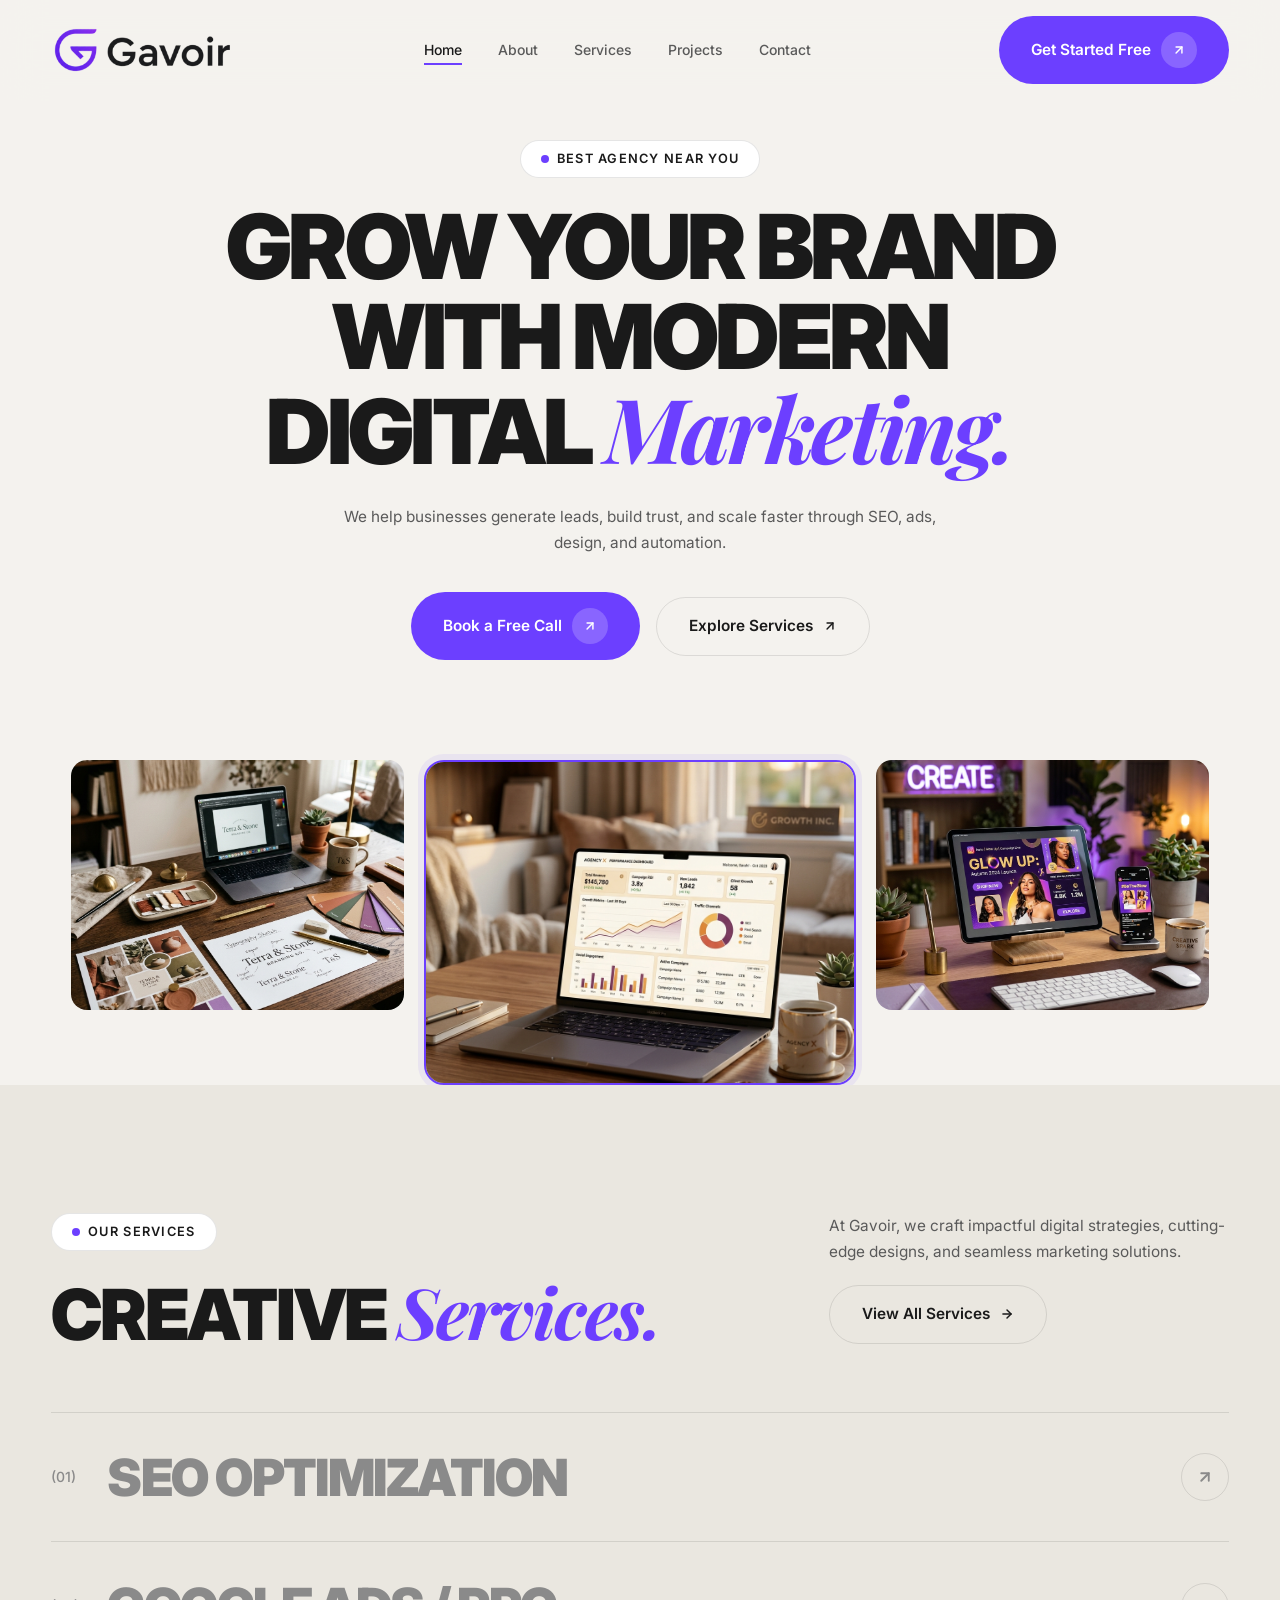
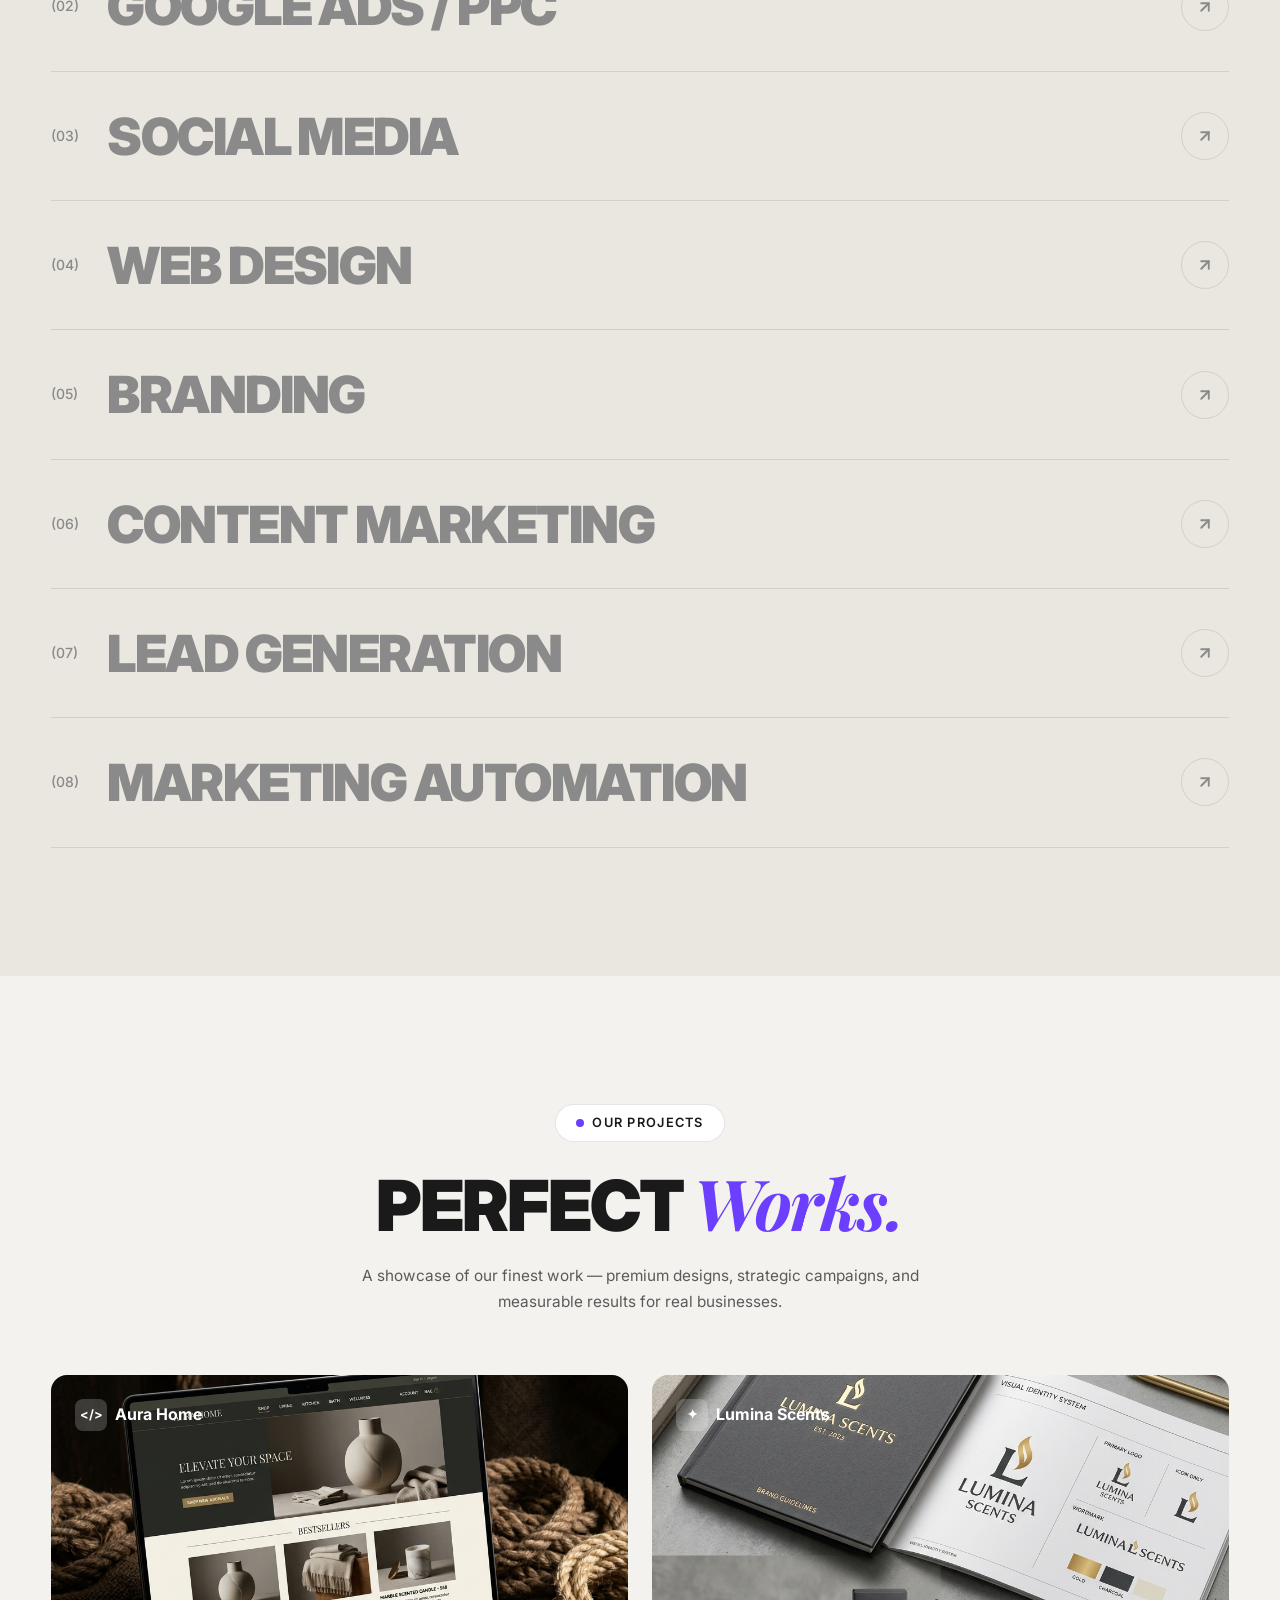
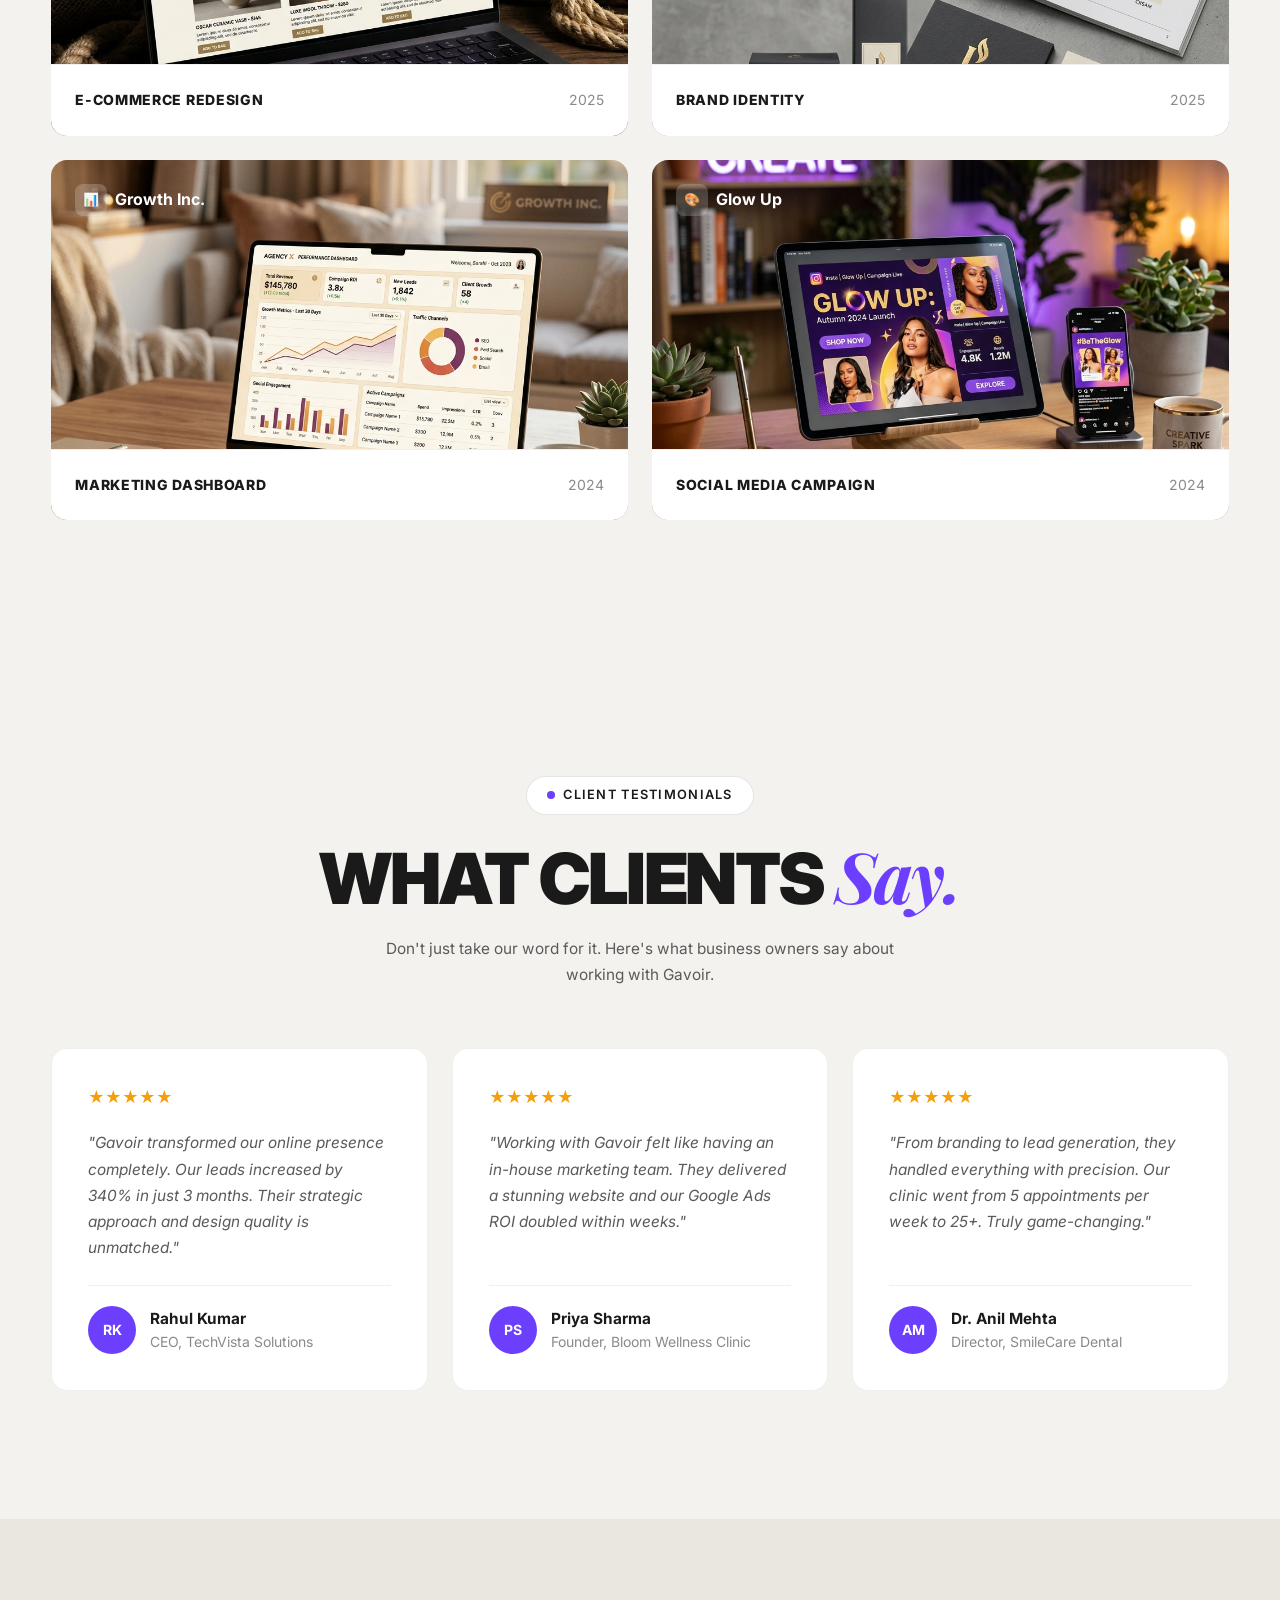
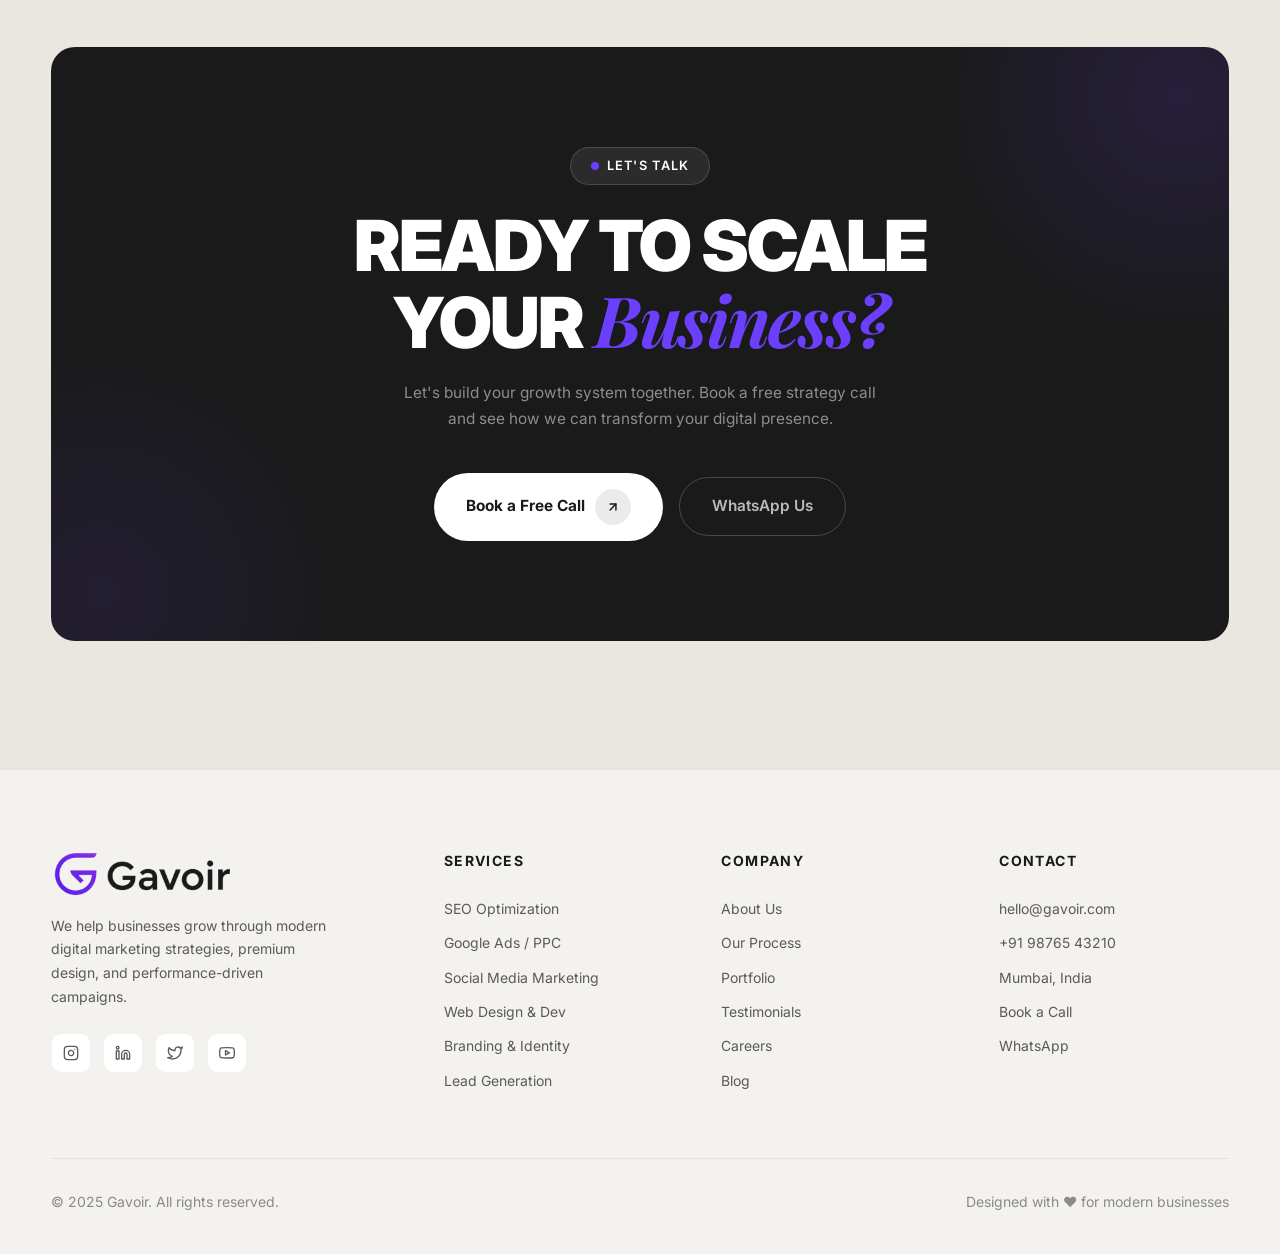
==== index.html @ 742d93c7 "first commit — Gavoir website with full SEO & AI search optimization" ====
<!DOCTYPE html>
<html lang="en">
<head>
  <meta charset="UTF-8">
  <meta name="viewport" content="width=device-width, initial-scale=1.0">
  <title>Gavoir — Premium Digital Marketing Agency | SEO, Ads & Web Design</title>
  <meta name="description" content="Gavoir is a premium digital marketing agency specializing in SEO, Google Ads, web design, branding, and lead generation. Book a free strategy call today.">
  <meta name="keywords" content="digital marketing agency, SEO services, Google Ads, web design, branding, lead generation, social media marketing, Mumbai, India">
  <meta name="author" content="Gavoir">
  <meta name="robots" content="index, follow">
  <link rel="canonical" href="https://gavoir.com/">
  <link rel="icon" type="image/png" href="images/gavior-favicon.png">
  <link rel="apple-touch-icon" href="images/gavior-favicon.png">

  <!-- Open Graph / Facebook / WhatsApp -->
  <meta property="og:type" content="website">
  <meta property="og:url" content="https://gavoir.com/">
  <meta property="og:title" content="Gavoir — Premium Digital Marketing Agency">
  <meta property="og:description" content="We help businesses grow through SEO, Google Ads, web design, and lead generation. Book a free strategy call.">
  <meta property="og:image" content="https://gavoir.com/images/gavior-logo.png">
  <meta property="og:site_name" content="Gavoir">
  <meta property="og:locale" content="en_US">

  <!-- Twitter / X -->
  <meta name="twitter:card" content="summary_large_image">
  <meta name="twitter:title" content="Gavoir — Premium Digital Marketing Agency">
  <meta name="twitter:description" content="We help businesses grow through SEO, Google Ads, web design, and lead generation. Book a free strategy call.">
  <meta name="twitter:image" content="https://gavoir.com/images/gavior-logo.png">

  <link rel="stylesheet" href="style.css?v=5">

  <!-- Structured Data: Organization -->
  <script type="application/ld+json">
  {
    "@context": "https://schema.org",
    "@type": "Organization",
    "name": "Gavoir",
    "url": "https://gavoir.com",
    "logo": "https://gavoir.com/images/gavior-logo.png",
    "description": "Gavoir is a premium digital marketing agency specializing in SEO, Google Ads, web design, branding, and lead generation.",
    "foundingDate": "2024",
    "contactPoint": {
      "@type": "ContactPoint",
      "telephone": "+91-98765-43210",
      "contactType": "sales",
      "email": "hello@gavoir.com",
      "areaServed": "IN",
      "availableLanguage": ["English", "Hindi"]
    },
    "address": {
      "@type": "PostalAddress",
      "addressLocality": "Mumbai",
      "addressCountry": "IN"
    },
    "sameAs": []
  }
  </script>

  <!-- Structured Data: WebSite (enables Google Sitelinks Search Box) -->
  <script type="application/ld+json">
  {
    "@context": "https://schema.org",
    "@type": "WebSite",
    "name": "Gavoir",
    "url": "https://gavoir.com",
    "potentialAction": {
      "@type": "SearchAction",
      "target": "https://gavoir.com/?s={search_term_string}",
      "query-input": "required name=search_term_string"
    }
  }
  </script>

  <!-- Structured Data: ProfessionalService (for local/business SEO) -->
  <script type="application/ld+json">
  {
    "@context": "https://schema.org",
    "@type": "ProfessionalService",
    "name": "Gavoir",
    "image": "https://gavoir.com/images/gavior-logo.png",
    "url": "https://gavoir.com",
    "telephone": "+91-98765-43210",
    "email": "hello@gavoir.com",
    "address": {
      "@type": "PostalAddress",
      "addressLocality": "Mumbai",
      "addressCountry": "IN"
    },
    "priceRange": "$$",
    "openingHoursSpecification": {
      "@type": "OpeningHoursSpecification",
      "dayOfWeek": ["Monday","Tuesday","Wednesday","Thursday","Friday"],
      "opens": "09:00",
      "closes": "18:00"
    },
    "hasOfferCatalog": {
      "@type": "OfferCatalog",
      "name": "Digital Marketing Services",
      "itemListElement": [
        {"@type": "Offer", "itemOffered": {"@type": "Service", "name": "SEO Optimization"}},
        {"@type": "Offer", "itemOffered": {"@type": "Service", "name": "Google Ads / PPC Management"}},
        {"@type": "Offer", "itemOffered": {"@type": "Service", "name": "Social Media Marketing"}},
        {"@type": "Offer", "itemOffered": {"@type": "Service", "name": "Web Design & Development"}},
        {"@type": "Offer", "itemOffered": {"@type": "Service", "name": "Branding & Identity Design"}},
        {"@type": "Offer", "itemOffered": {"@type": "Service", "name": "Lead Generation"}}
      ]
    }
  }
  </script>

  <!-- Structured Data: FAQ (appears in Google AI Overviews & ChatGPT) -->
  <script type="application/ld+json">
  {
    "@context": "https://schema.org",
    "@type": "FAQPage",
    "mainEntity": [
      {
        "@type": "Question",
        "name": "What services does Gavoir offer?",
        "acceptedAnswer": {
          "@type": "Answer",
          "text": "Gavoir offers SEO optimization, Google Ads/PPC management, social media marketing, web design & development, branding & identity design, and lead generation services."
        }
      },
      {
        "@type": "Question",
        "name": "Where is Gavoir located?",
        "acceptedAnswer": {
          "@type": "Answer",
          "text": "Gavoir is based in Mumbai, India, and serves clients globally."
        }
      },
      {
        "@type": "Question",
        "name": "How can I book a free strategy call with Gavoir?",
        "acceptedAnswer": {
          "@type": "Answer",
          "text": "You can book a free strategy call by visiting our Contact page at gavoir.com/contact.html or by calling +91 98765 43210."
        }
      }
    ]
  }
  </script>
</head>
<body>

  <!-- ===== HEADER ===== -->
  <header class="header" id="header">
    <div class="container">
      <a href="#" class="logo">
        <img src="images/gavior-logo.png" alt="Gavoir Logo" class="logo-img">
      </a>

      <nav class="nav-links" id="navLinks">
        <a href="index.html" class="active">Home</a>
        <a href="about.html">About</a>
        <a href="services.html">Services</a>
        <a href="projects.html">Projects</a>
        <a href="contact.html">Contact</a>
      </nav>

      <div class="header-cta">
        <a href="#cta" class="btn btn-primary" id="headerCta">
          Get Started Free
          <span class="btn-arrow">
            <svg width="14" height="14" viewBox="0 0 24 24" fill="none" stroke="currentColor" stroke-width="2.5" stroke-linecap="round" stroke-linejoin="round"><path d="M7 17L17 7"/><path d="M7 7h10v10"/></svg>
          </span>
        </a>
        <button class="mobile-toggle" id="mobileToggle" aria-label="Open menu">
          <span></span>
          <span></span>
          <span></span>
        </button>
      </div>
    </div>
  </header>

  <!-- ===== MOBILE MENU ===== -->
  <div class="mobile-menu" id="mobileMenu">
    <div class="mobile-menu-close" id="mobileClose">✕</div>
    <a href="index.html">Home</a>
    <a href="about.html">About</a>
    <a href="services.html">Services</a>
    <a href="projects.html">Projects</a>
    <a href="contact.html">Contact</a>
    <a href="contact.html" class="btn btn-primary">Get Started</a>
  </div>

  <!-- ===== HERO SECTION ===== -->
  <section class="hero" id="hero">
    <div class="container">
      <div class="hero-content reveal">
        <div class="section-badge">Best Agency Near You</div>
        <h1 class="hero-title">
          GROW YOUR BRAND WITH MODERN DIGITAL <span class="italic">Marketing.</span>
        </h1>
        <p class="hero-subtitle">
          We help businesses generate leads, build trust, and scale faster through SEO, ads, design, and automation.
        </p>
        <div class="hero-cta">
          <a href="contact.html" class="btn btn-primary" id="heroCta">
            Book a Free Call
            <span class="btn-arrow">
              <svg width="14" height="14" viewBox="0 0 24 24" fill="none" stroke="currentColor" stroke-width="2.5" stroke-linecap="round" stroke-linejoin="round"><path d="M7 17L17 7"/><path d="M7 7h10v10"/></svg>
            </span>
          </a>
          <a href="services.html" class="btn btn-outline" id="heroExplore">
            Explore Services
            <svg width="14" height="14" viewBox="0 0 24 24" fill="none" stroke="currentColor" stroke-width="2.5" stroke-linecap="round" stroke-linejoin="round"><path d="M7 17L17 7"/><path d="M7 7h10v10"/></svg>
          </a>
        </div>
      </div>

      <div class="hero-images reveal">
        <div class="hero-img-card">
          <img src="images/hero-left.png" alt="Creative branding and design workspace" loading="eager">
        </div>
        <div class="hero-img-card featured">
          <img src="images/hero-center.png" alt="Digital marketing analytics dashboard" loading="eager">
        </div>
        <div class="hero-img-card">
          <img src="images/hero-right.png" alt="Social media marketing campaigns" loading="eager">
        </div>
      </div>
    </div>
  </section>



  <!-- ===== SERVICES SECTION ===== -->
  <section class="services-section" id="services">
    <div class="container">
      <div class="services-header reveal">
        <div class="services-header-left">
          <div class="section-badge">Our Services</div>
          <h2 class="section-title">CREATIVE <span class="italic">Services.</span></h2>
        </div>
        <div class="services-header-right">
          <p>At Gavoir, we craft impactful digital strategies, cutting-edge designs, and seamless marketing solutions.</p>
          <a href="services.html" class="btn btn-outline" id="servicesCta">
            View All Services
            <svg width="14" height="14" viewBox="0 0 24 24" fill="none" stroke="currentColor" stroke-width="2.5" stroke-linecap="round" stroke-linejoin="round"><path d="M5 12h14"/><path d="M12 5l7 7-7 7"/></svg>
          </a>
        </div>
      </div>

      <div class="services-list">
        <div class="service-item reveal" id="service-seo">
          <div class="service-item-left">
            <span class="service-number">(01)</span>
            <span class="service-name">SEO OPTIMIZATION</span>
          </div>
          <div class="service-arrow">
            <svg width="18" height="18" viewBox="0 0 24 24" fill="none" stroke="currentColor" stroke-width="2.5" stroke-linecap="round" stroke-linejoin="round"><path d="M7 17L17 7"/><path d="M7 7h10v10"/></svg>
          </div>
        </div>
        <div class="service-item reveal" id="service-ppc">
          <div class="service-item-left">
            <span class="service-number">(02)</span>
            <span class="service-name">GOOGLE ADS / PPC</span>
          </div>
          <div class="service-arrow">
            <svg width="18" height="18" viewBox="0 0 24 24" fill="none" stroke="currentColor" stroke-width="2.5" stroke-linecap="round" stroke-linejoin="round"><path d="M7 17L17 7"/><path d="M7 7h10v10"/></svg>
          </div>
        </div>
        <div class="service-item reveal" id="service-social">
          <div class="service-item-left">
            <span class="service-number">(03)</span>
            <span class="service-name">SOCIAL MEDIA</span>
          </div>
          <div class="service-arrow">
            <svg width="18" height="18" viewBox="0 0 24 24" fill="none" stroke="currentColor" stroke-width="2.5" stroke-linecap="round" stroke-linejoin="round"><path d="M7 17L17 7"/><path d="M7 7h10v10"/></svg>
          </div>
        </div>
        <div class="service-item reveal" id="service-web">
          <div class="service-item-left">
            <span class="service-number">(04)</span>
            <span class="service-name">WEB DESIGN</span>
          </div>
          <div class="service-arrow">
            <svg width="18" height="18" viewBox="0 0 24 24" fill="none" stroke="currentColor" stroke-width="2.5" stroke-linecap="round" stroke-linejoin="round"><path d="M7 17L17 7"/><path d="M7 7h10v10"/></svg>
          </div>
        </div>
        <div class="service-item reveal" id="service-branding">
          <div class="service-item-left">
            <span class="service-number">(05)</span>
            <span class="service-name">BRANDING</span>
          </div>
          <div class="service-arrow">
            <svg width="18" height="18" viewBox="0 0 24 24" fill="none" stroke="currentColor" stroke-width="2.5" stroke-linecap="round" stroke-linejoin="round"><path d="M7 17L17 7"/><path d="M7 7h10v10"/></svg>
          </div>
        </div>
        <div class="service-item reveal" id="service-content">
          <div class="service-item-left">
            <span class="service-number">(06)</span>
            <span class="service-name">CONTENT MARKETING</span>
          </div>
          <div class="service-arrow">
            <svg width="18" height="18" viewBox="0 0 24 24" fill="none" stroke="currentColor" stroke-width="2.5" stroke-linecap="round" stroke-linejoin="round"><path d="M7 17L17 7"/><path d="M7 7h10v10"/></svg>
          </div>
        </div>
        <div class="service-item reveal" id="service-leads">
          <div class="service-item-left">
            <span class="service-number">(07)</span>
            <span class="service-name">LEAD GENERATION</span>
          </div>
          <div class="service-arrow">
            <svg width="18" height="18" viewBox="0 0 24 24" fill="none" stroke="currentColor" stroke-width="2.5" stroke-linecap="round" stroke-linejoin="round"><path d="M7 17L17 7"/><path d="M7 7h10v10"/></svg>
          </div>
        </div>
        <div class="service-item reveal" id="service-automation">
          <div class="service-item-left">
            <span class="service-number">(08)</span>
            <span class="service-name">MARKETING AUTOMATION</span>
          </div>
          <div class="service-arrow">
            <svg width="18" height="18" viewBox="0 0 24 24" fill="none" stroke="currentColor" stroke-width="2.5" stroke-linecap="round" stroke-linejoin="round"><path d="M7 17L17 7"/><path d="M7 7h10v10"/></svg>
          </div>
        </div>
      </div>
    </div>
  </section>

  <!-- ===== PROJECTS / PORTFOLIO ===== -->
  <section class="projects-section" id="projects">
    <div class="container">
      <div class="projects-header reveal">
        <div class="section-badge">Our Projects</div>
        <h2 class="section-title">PERFECT <span class="italic">Works.</span></h2>
        <p class="section-subtitle">A showcase of our finest work — premium designs, strategic campaigns, and measurable results for real businesses.</p>
      </div>

      <div class="projects-grid">
        <div class="project-card reveal" id="project-1">
          <img src="images/project-1.png" alt="E-commerce website design project">
          <div class="project-overlay"></div>
          <div class="project-logo">
            <div class="project-logo-icon">&lt;/&gt;</div>
            Aura Home
          </div>
          <div class="project-info">
            <span class="project-info-name">E-COMMERCE REDESIGN</span>
            <span class="project-info-year">2025</span>
          </div>
        </div>
        <div class="project-card reveal" id="project-2">
          <img src="images/project-2.png" alt="Brand identity design project">
          <div class="project-overlay"></div>
          <div class="project-logo">
            <div class="project-logo-icon">✦</div>
            Lumina Scents
          </div>
          <div class="project-info">
            <span class="project-info-name">BRAND IDENTITY</span>
            <span class="project-info-year">2025</span>
          </div>
        </div>
        <div class="project-card reveal" id="project-3">
          <img src="images/hero-center.png" alt="Digital marketing dashboard project">
          <div class="project-overlay"></div>
          <div class="project-logo">
            <div class="project-logo-icon">📊</div>
            Growth Inc.
          </div>
          <div class="project-info">
            <span class="project-info-name">MARKETING DASHBOARD</span>
            <span class="project-info-year">2024</span>
          </div>
        </div>
        <div class="project-card reveal" id="project-4">
          <img src="images/hero-right.png" alt="Social media campaign project">
          <div class="project-overlay"></div>
          <div class="project-logo">
            <div class="project-logo-icon">🎨</div>
            Glow Up
          </div>
          <div class="project-info">
            <span class="project-info-name">SOCIAL MEDIA CAMPAIGN</span>
            <span class="project-info-year">2024</span>
          </div>
        </div>
      </div>
    </div>
  </section>



  <!-- ===== TESTIMONIALS ===== -->
  <section class="testimonials-section" id="testimonials">
    <div class="container">
      <div class="testimonials-header reveal">
        <div class="section-badge">Client Testimonials</div>
        <h2 class="section-title">WHAT CLIENTS <span class="italic">Say.</span></h2>
        <p class="section-subtitle">Don't just take our word for it. Here's what business owners say about working with Gavoir.</p>
      </div>

      <div class="testimonials-grid">
        <div class="testimonial-card reveal" id="testimonial-1">
          <div class="testimonial-stars">★★★★★</div>
          <p class="testimonial-text">"Gavoir transformed our online presence completely. Our leads increased by 340% in just 3 months. Their strategic approach and design quality is unmatched."</p>
          <div class="testimonial-author">
            <div class="testimonial-avatar">RK</div>
            <div class="testimonial-author-info">
              <h4>Rahul Kumar</h4>
              <p>CEO, TechVista Solutions</p>
            </div>
          </div>
        </div>
        <div class="testimonial-card reveal" id="testimonial-2">
          <div class="testimonial-stars">★★★★★</div>
          <p class="testimonial-text">"Working with Gavoir felt like having an in-house marketing team. They delivered a stunning website and our Google Ads ROI doubled within weeks."</p>
          <div class="testimonial-author">
            <div class="testimonial-avatar">PS</div>
            <div class="testimonial-author-info">
              <h4>Priya Sharma</h4>
              <p>Founder, Bloom Wellness Clinic</p>
            </div>
          </div>
        </div>
        <div class="testimonial-card reveal" id="testimonial-3">
          <div class="testimonial-stars">★★★★★</div>
          <p class="testimonial-text">"From branding to lead generation, they handled everything with precision. Our clinic went from 5 appointments per week to 25+. Truly game-changing."</p>
          <div class="testimonial-author">
            <div class="testimonial-avatar">AM</div>
            <div class="testimonial-author-info">
              <h4>Dr. Anil Mehta</h4>
              <p>Director, SmileCare Dental</p>
            </div>
          </div>
        </div>
      </div>
    </div>
  </section>

  <!-- ===== CTA SECTION ===== -->
  <section class="cta-section" id="cta">
    <div class="container">
      <div class="cta-inner reveal">
        <div class="section-badge">Let's Talk</div>
        <h2 class="section-title">READY TO SCALE YOUR <span class="italic">Business?</span></h2>
        <p class="section-subtitle">Let's build your growth system together. Book a free strategy call and see how we can transform your digital presence.</p>
        <div class="cta-buttons">
          <a href="contact.html" class="btn btn-white" id="ctaBookCall">
            Book a Free Call
            <span class="btn-arrow">
              <svg width="14" height="14" viewBox="0 0 24 24" fill="none" stroke="currentColor" stroke-width="2.5" stroke-linecap="round" stroke-linejoin="round"><path d="M7 17L17 7"/><path d="M7 7h10v10"/></svg>
            </span>
          </a>
          <a href="#" class="btn btn-ghost" id="ctaWhatsApp">
            WhatsApp Us
          </a>
        </div>
      </div>
    </div>
  </section>

  <!-- ===== FOOTER ===== -->
  <footer class="footer" id="footer">
    <div class="container">
      <div class="footer-grid">
        <div class="footer-brand">
          <a href="#" class="logo">
            <img src="images/gavior-logo.png" alt="Gavoir Logo" class="logo-img">
          </a>
          <p>We help businesses grow through modern digital marketing strategies, premium design, and performance-driven campaigns.</p>
          <div class="footer-social">
            <a href="#" aria-label="Instagram">
              <svg width="16" height="16" viewBox="0 0 24 24" fill="none" stroke="currentColor" stroke-width="2" stroke-linecap="round" stroke-linejoin="round"><rect x="2" y="2" width="20" height="20" rx="5" ry="5"/><path d="M16 11.37A4 4 0 1 1 12.63 8 4 4 0 0 1 16 11.37z"/><line x1="17.5" y1="6.5" x2="17.51" y2="6.5"/></svg>
            </a>
            <a href="#" aria-label="LinkedIn">
              <svg width="16" height="16" viewBox="0 0 24 24" fill="none" stroke="currentColor" stroke-width="2" stroke-linecap="round" stroke-linejoin="round"><path d="M16 8a6 6 0 0 1 6 6v7h-4v-7a2 2 0 0 0-2-2 2 2 0 0 0-2 2v7h-4v-7a6 6 0 0 1 6-6z"/><rect x="2" y="9" width="4" height="12"/><circle cx="4" cy="4" r="2"/></svg>
            </a>
            <a href="#" aria-label="Twitter">
              <svg width="16" height="16" viewBox="0 0 24 24" fill="none" stroke="currentColor" stroke-width="2" stroke-linecap="round" stroke-linejoin="round"><path d="M23 3a10.9 10.9 0 0 1-3.14 1.53 4.48 4.48 0 0 0-7.86 3v1A10.66 10.66 0 0 1 3 4s-4 9 5 13a11.64 11.64 0 0 1-7 2c9 5 20 0 20-11.5a4.5 4.5 0 0 0-.08-.83A7.72 7.72 0 0 0 23 3z"/></svg>
            </a>
            <a href="#" aria-label="YouTube">
              <svg width="16" height="16" viewBox="0 0 24 24" fill="none" stroke="currentColor" stroke-width="2" stroke-linecap="round" stroke-linejoin="round"><path d="M22.54 6.42a2.78 2.78 0 0 0-1.94-2C18.88 4 12 4 12 4s-6.88 0-8.6.46a2.78 2.78 0 0 0-1.94 2A29 29 0 0 0 1 11.75a29 29 0 0 0 .46 5.33A2.78 2.78 0 0 0 3.4 19.1c1.72.46 8.6.46 8.6.46s6.88 0 8.6-.46a2.78 2.78 0 0 0 1.94-2 29 29 0 0 0 .46-5.25 29 29 0 0 0-.46-5.33z"/><polygon points="9.75 15.02 15.5 11.75 9.75 8.48 9.75 15.02"/></svg>
            </a>
          </div>
        </div>

        <div class="footer-column">
          <h4>Services</h4>
          <a href="services.html">SEO Optimization</a>
          <a href="services.html">Google Ads / PPC</a>
          <a href="services.html">Social Media Marketing</a>
          <a href="services.html">Web Design &amp; Dev</a>
          <a href="services.html">Branding &amp; Identity</a>
          <a href="services.html">Lead Generation</a>
        </div>

        <div class="footer-column">
          <h4>Company</h4>
          <a href="about.html">About Us</a>
          <a href="about.html#process">Our Process</a>
          <a href="projects.html">Portfolio</a>
          <a href="index.html#testimonials">Testimonials</a>
          <a href="#">Careers</a>
          <a href="#">Blog</a>
        </div>

        <div class="footer-column">
          <h4>Contact</h4>
          <a href="mailto:hello@gavoir.com">hello@gavoir.com</a>
          <a href="tel:+919876543210">+91 98765 43210</a>
          <a href="contact.html">Mumbai, India</a>
          <a href="contact.html">Book a Call</a>
          <a href="contact.html">WhatsApp</a>
        </div>
      </div>

      <div class="footer-bottom">
        <p>© 2025 Gavoir. All rights reserved.</p>
        <p>Designed with ❤️ for modern businesses</p>
      </div>
    </div>
  </footer>

  <script src="script.js"></script>
</body>
</html>
---- style.css ----
/* ===== DESIGN SYSTEM — Stuxen-Inspired Light Premium Theme ===== */
@import url('https://fonts.googleapis.com/css2?family=Inter:wght@300;400;500;600;700;800;900&family=Playfair+Display:ital,wght@0,700;0,800;0,900;1,700;1,800;1,900&display=swap');

:root {
  /* ── Colors ── */
  --bg-primary: #f4f2ee;
  --bg-secondary: #eae7e0;
  --bg-card: #ffffff;
  --bg-card-alt: #faf9f7;
  --bg-dark: #1a1a1a;

  --text-primary: #1a1a1a;
  --text-secondary: #5a5a5a;
  --text-tertiary: #8a8a8a;
  --text-light: #ffffff;

  --accent: #6c3fff;
  --accent-hover: #5a2ee0;
  --accent-light: rgba(108, 63, 255, 0.08);
  --accent-glow: rgba(108, 63, 255, 0.15);

  --border: rgba(0, 0, 0, 0.06);
  --border-strong: rgba(0, 0, 0, 0.1);

  /* ── Typography ── */
  --font-sans: 'Inter', -apple-system, BlinkMacSystemFont, sans-serif;
  --font-serif: 'Playfair Display', Georgia, serif;

  --fs-hero: clamp(3.2rem, 7vw, 6rem);
  --fs-h1: clamp(2.8rem, 5.5vw, 4.5rem);
  --fs-h2: clamp(2rem, 4vw, 3.5rem);
  --fs-h3: clamp(1.4rem, 2.5vw, 1.8rem);
  --fs-body: clamp(0.95rem, 1.2vw, 1.1rem);
  --fs-small: 0.875rem;
  --fs-label: 0.8rem;

  /* ── Spacing ── */
  --section-pad: clamp(80px, 10vw, 140px);
  --container-max: 1280px;
  --container-pad: clamp(20px, 4vw, 60px);
  --card-radius: 16px;
  --radius-sm: 8px;
  --radius-pill: 100px;

  /* ── Transitions ── */
  --ease: cubic-bezier(0.16, 1, 0.3, 1);
  --transition: 0.4s var(--ease);
}

/* ===== RESET ===== */
*, *::before, *::after { box-sizing: border-box; margin: 0; padding: 0; }

html {
  scroll-behavior: smooth;
  -webkit-font-smoothing: antialiased;
  -moz-osx-font-smoothing: grayscale;
}

body {
  font-family: var(--font-sans);
  background: var(--bg-primary);
  color: var(--text-primary);
  line-height: 1.6;
  overflow-x: hidden;
}

a { text-decoration: none; color: inherit; }
ul, ol { list-style: none; }
img { max-width: 100%; display: block; }
button { cursor: pointer; font-family: inherit; border: none; background: none; }

.container {
  max-width: var(--container-max);
  margin: 0 auto;
  padding: 0 var(--container-pad);
}

/* ===== SECTION BADGE (pill labels) ===== */
.section-badge {
  display: inline-flex;
  align-items: center;
  gap: 8px;
  padding: 8px 20px;
  border-radius: var(--radius-pill);
  border: 1px solid var(--border-strong);
  background: var(--bg-card);
  font-size: var(--fs-label);
  font-weight: 600;
  letter-spacing: 0.1em;
  text-transform: uppercase;
  color: var(--text-primary);
  margin-bottom: 24px;
}

.section-badge::before {
  content: '';
  width: 8px;
  height: 8px;
  border-radius: 50%;
  background: var(--accent);
  flex-shrink: 0;
}

/* ===== SECTION TITLES ===== */
.section-title {
  font-family: var(--font-sans);
  font-size: var(--fs-h1);
  font-weight: 900;
  line-height: 1.05;
  letter-spacing: -0.03em;
  text-transform: uppercase;
  color: var(--text-primary);
  margin-bottom: 20px;
}

.section-title .italic {
  font-family: var(--font-serif);
  font-style: italic;
  font-weight: 700;
  color: var(--accent);
  text-transform: none;
}

.section-subtitle {
  font-size: var(--fs-body);
  color: var(--text-secondary);
  max-width: 560px;
  line-height: 1.7;
}

/* ===== BUTTONS ===== */
.btn {
  display: inline-flex;
  align-items: center;
  gap: 10px;
  padding: 16px 32px;
  border-radius: var(--radius-pill);
  font-size: var(--fs-body);
  font-weight: 600;
  transition: var(--transition);
  white-space: nowrap;
}

.btn-primary {
  background: var(--accent);
  color: var(--text-light);
}

.btn-primary:hover {
  background: var(--accent-hover);
  transform: translateY(-2px);
  box-shadow: 0 8px 30px rgba(108, 63, 255, 0.3);
}

.btn-primary .btn-arrow {
  width: 36px;
  height: 36px;
  border-radius: 50%;
  background: rgba(255, 255, 255, 0.2);
  display: flex;
  align-items: center;
  justify-content: center;
  transition: var(--transition);
}

.btn-primary:hover .btn-arrow {
  background: rgba(255, 255, 255, 0.35);
}

.btn-outline {
  background: transparent;
  color: var(--text-primary);
  border: 1.5px solid var(--border-strong);
}

.btn-outline:hover {
  border-color: var(--accent);
  color: var(--accent);
  transform: translateY(-2px);
}

.btn-dark {
  background: var(--bg-dark);
  color: var(--text-light);
}

.btn-dark:hover {
  background: #2a2a2a;
  transform: translateY(-2px);
  box-shadow: 0 8px 30px rgba(0, 0, 0, 0.2);
}

.btn-dark .btn-arrow {
  width: 36px;
  height: 36px;
  border-radius: 50%;
  background: rgba(255, 255, 255, 0.15);
  display: flex;
  align-items: center;
  justify-content: center;
}

/* ===== HEADER / NAVIGATION ===== */
.header {
  position: fixed;
  top: 0;
  left: 0;
  width: 100%;
  z-index: 1000;
  padding: 16px 0;
  background: rgba(244, 242, 238, 0.85);
  backdrop-filter: blur(20px);
  -webkit-backdrop-filter: blur(20px);
  border-bottom: 1px solid transparent;
  transition: var(--transition);
}

.header.scrolled {
  border-bottom-color: var(--border);
  padding: 12px 0;
}

.header .container {
  display: flex;
  align-items: center;
  justify-content: space-between;
}

.logo {
  display: flex;
  align-items: center;
  gap: 10px;
  font-size: 1.5rem;
  font-weight: 800;
  letter-spacing: -0.03em;
}

.logo-img {
  height: 48px;
  width: auto;
  display: block;
  mix-blend-mode: multiply;
}

.nav-links {
  display: flex;
  align-items: center;
  gap: 36px;
}

.nav-links a {
  font-size: var(--fs-small);
  font-weight: 500;
  color: var(--text-secondary);
  transition: var(--transition);
  position: relative;
}

.nav-links a:hover,
.nav-links a.active {
  color: var(--text-primary);
}

.nav-links a::after {
  content: '';
  position: absolute;
  bottom: -4px;
  left: 0;
  width: 0;
  height: 2px;
  background: var(--accent);
  transition: var(--transition);
}

.nav-links a:hover::after,
.nav-links a.active::after {
  width: 100%;
}

.header-cta {
  display: flex;
  align-items: center;
  gap: 16px;
}

.mobile-toggle {
  display: none;
  flex-direction: column;
  gap: 5px;
  width: 28px;
}

.mobile-toggle span {
  display: block;
  width: 100%;
  height: 2px;
  background: var(--text-primary);
  border-radius: 2px;
  transition: var(--transition);
}

/* ===== HERO SECTION ===== */
.hero {
  padding-top: 140px;
  padding-bottom: 0;
  text-align: center;
  position: relative;
  overflow: hidden;
}

.hero-content {
  position: relative;
  z-index: 2;
  max-width: 900px;
  margin: 0 auto;
  padding-bottom: 40px;
}

.hero-title {
  font-family: var(--font-sans);
  font-size: var(--fs-hero);
  font-weight: 900;
  line-height: 1.0;
  letter-spacing: -0.04em;
  text-transform: uppercase;
  margin-bottom: 28px;
  color: var(--text-primary);
}

.hero-title .italic {
  font-family: var(--font-serif);
  font-style: italic;
  font-weight: 700;
  color: var(--accent);
  text-transform: none;
}

.hero-subtitle {
  font-size: var(--fs-body);
  color: var(--text-secondary);
  max-width: 600px;
  margin: 0 auto 36px;
  line-height: 1.7;
}

.hero-cta {
  display: flex;
  align-items: center;
  justify-content: center;
  gap: 16px;
  flex-wrap: wrap;
}

/* Hero Image Strip */
.hero-images {
  display: grid;
  grid-template-columns: 1fr 1.3fr 1fr;
  gap: 20px;
  margin-top: 60px;
  padding: 0 20px;
}

.page-hero {
  min-height: 50vh !important;
  padding-top: 180px !important;
  padding-bottom: 80px !important;
}

.page-title {
  font-size: clamp(3rem, 8vw, 5rem);
  font-weight: 800;
  line-height: 1.1;
  letter-spacing: -0.02em;
  color: var(--text-primary);
  margin-bottom: 32px;
}

.hero-img-card {
  border-radius: var(--card-radius);
  overflow: hidden;
  aspect-ratio: 4/3;
  position: relative;
}

.hero-img-card img {
  width: 100%;
  height: 100%;
  object-fit: cover;
  transition: transform 0.6s var(--ease);
}

.hero-img-card:hover img {
  transform: scale(1.05);
}

.hero-img-card.featured {
  border-radius: 20px;
  border: 2px solid var(--accent);
  box-shadow: 0 0 0 6px rgba(108, 63, 255, 0.08);
}

/* ===== ABOUT / WHY US SECTION ===== */
.about-section {
  padding: var(--section-pad) 0;
}

.about-grid {
  display: grid;
  grid-template-columns: 1fr 1fr;
  gap: 60px;
  align-items: start;
}

.about-image {
  border-radius: var(--card-radius);
  overflow: hidden;
  position: relative;
}

.about-image img {
  width: 100%;
  height: auto;
  border-radius: var(--card-radius);
}

.about-image-overlay {
  position: absolute;
  bottom: 24px;
  left: 24px;
  right: 24px;
  background: rgba(255, 255, 255, 0.9);
  backdrop-filter: blur(12px);
  border-radius: 12px;
  padding: 20px 24px;
}

.about-content .section-title {
  margin-top: 16px;
}

.about-stats {
  display: grid;
  grid-template-columns: 1fr 1fr;
  gap: 16px;
  margin-top: 40px;
}

.stat-card {
  background: var(--bg-card);
  border-radius: var(--card-radius);
  padding: 28px;
  border: 1px solid var(--border);
  transition: var(--transition);
}

.stat-card:hover {
  border-color: var(--accent-glow);
  box-shadow: 0 8px 30px rgba(108, 63, 255, 0.08);
  transform: translateY(-4px);
}

.stat-icon {
  width: 48px;
  height: 48px;
  border-radius: 12px;
  background: var(--accent-light);
  color: var(--accent);
  display: flex;
  align-items: center;
  justify-content: center;
  font-size: 1.2rem;
  margin-bottom: 16px;
}

.stat-number {
  font-size: 2.4rem;
  font-weight: 900;
  letter-spacing: -0.03em;
  color: var(--text-primary);
  line-height: 1;
}

.stat-label {
  font-size: var(--fs-small);
  color: var(--text-tertiary);
  margin-top: 4px;
}

.about-text-block {
  margin-top: 32px;
  padding-top: 32px;
  border-top: 1px solid var(--border);
}

.about-text-block h3 {
  font-size: var(--fs-h3);
  font-weight: 800;
  margin-bottom: 8px;
  color: var(--text-primary);
}

.about-text-block p {
  color: var(--text-secondary);
  font-size: var(--fs-body);
  line-height: 1.7;
}

/* ===== SERVICES SECTION ===== */
.services-section {
  padding: var(--section-pad) 0;
  background: var(--bg-secondary);
}

.services-header {
  display: flex;
  justify-content: space-between;
  align-items: flex-start;
  margin-bottom: 60px;
  flex-wrap: wrap;
  gap: 24px;
}

.services-header-left .section-title {
  margin-bottom: 0;
}

.services-header-right {
  max-width: 400px;
}

.services-header-right p {
  color: var(--text-secondary);
  font-size: var(--fs-body);
  margin-bottom: 20px;
  line-height: 1.7;
}

.services-list {
  display: flex;
  flex-direction: column;
  gap: 0;
}

.service-item {
  display: flex;
  align-items: center;
  justify-content: space-between;
  padding: 36px 0;
  border-bottom: 1px solid var(--border-strong);
  cursor: pointer;
  transition: var(--transition);
  position: relative;
}

.service-item:first-child {
  border-top: 1px solid var(--border-strong);
}

.service-item:hover {
  padding-left: 20px;
}

.service-item-left {
  display: flex;
  align-items: center;
  gap: 24px;
}

.service-number {
  font-size: var(--fs-small);
  color: var(--text-tertiary);
  font-weight: 500;
  min-width: 32px;
}

.service-name {
  font-size: clamp(1.8rem, 4vw, 3.5rem);
  font-weight: 900;
  letter-spacing: -0.03em;
  text-transform: uppercase;
  color: var(--text-tertiary);
  transition: var(--transition);
  line-height: 1.1;
}

.service-item:hover .service-name {
  color: var(--text-primary);
}

.service-arrow {
  width: 48px;
  height: 48px;
  border-radius: 50%;
  border: 1.5px solid var(--border-strong);
  display: flex;
  align-items: center;
  justify-content: center;
  font-size: 1.2rem;
  color: var(--text-tertiary);
  transition: var(--transition);
  flex-shrink: 0;
}

.service-item:hover .service-arrow {
  background: var(--accent);
  border-color: var(--accent);
  color: white;
  transform: rotate(-45deg);
}

/* ===== PROJECTS / PORTFOLIO ===== */
.projects-section {
  padding: var(--section-pad) 0;
}

.projects-header {
  text-align: center;
  margin-bottom: 60px;
}

.projects-header .section-subtitle {
  margin: 0 auto;
}

.projects-grid {
  display: grid;
  grid-template-columns: 1fr 1fr;
  gap: 24px;
}

.project-card {
  position: relative;
  border-radius: var(--card-radius);
  overflow: hidden;
  aspect-ratio: 16/10;
  cursor: pointer;
  group: project;
}

.project-card img {
  width: 100%;
  height: 100%;
  object-fit: cover;
  transition: transform 0.6s var(--ease);
}

.project-card:hover img {
  transform: scale(1.05);
}

.project-overlay {
  position: absolute;
  inset: 0;
  background: linear-gradient(to top, rgba(0,0,0,0.7) 0%, transparent 50%);
  opacity: 0;
  transition: var(--transition);
}

.project-card:hover .project-overlay {
  opacity: 1;
}

.project-logo {
  position: absolute;
  top: 24px;
  left: 24px;
  display: flex;
  align-items: center;
  gap: 8px;
  color: white;
  font-weight: 700;
  font-size: 1rem;
  z-index: 2;
}

.project-logo-icon {
  width: 32px;
  height: 32px;
  border-radius: 8px;
  background: rgba(255, 255, 255, 0.2);
  display: flex;
  align-items: center;
  justify-content: center;
  font-size: 0.8rem;
}

.project-info {
  position: absolute;
  bottom: 0;
  left: 0;
  right: 0;
  padding: 24px;
  display: flex;
  justify-content: space-between;
  align-items: center;
  background: var(--bg-card);
  border-top: 1px solid var(--border);
}

.project-info-name {
  font-weight: 800;
  text-transform: uppercase;
  font-size: var(--fs-small);
  letter-spacing: 0.05em;
}

.project-info-year {
  font-size: var(--fs-small);
  color: var(--text-tertiary);
}

/* ===== PROCESS SECTION ===== */
.process-section {
  padding: var(--section-pad) 0;
  background: var(--bg-dark);
  color: var(--text-light);
}

.process-section .section-badge {
  background: rgba(255, 255, 255, 0.08);
  border-color: rgba(255, 255, 255, 0.15);
  color: white;
}

.process-section .section-title {
  color: white;
}

.process-section .section-title .italic {
  color: var(--accent);
}

.process-section .section-subtitle {
  color: rgba(255, 255, 255, 0.5);
}

.process-header {
  text-align: center;
  margin-bottom: 60px;
}

.process-header .section-subtitle {
  margin: 0 auto;
}

.process-grid {
  display: grid;
  grid-template-columns: repeat(4, 1fr);
  gap: 24px;
}

.process-card {
  background: rgba(255, 255, 255, 0.05);
  border: 1px solid rgba(255, 255, 255, 0.08);
  border-radius: var(--card-radius);
  padding: 40px 28px;
  transition: var(--transition);
  position: relative;
  overflow: hidden;
}

.process-card:hover {
  background: rgba(255, 255, 255, 0.08);
  border-color: rgba(108, 63, 255, 0.3);
  transform: translateY(-6px);
}

.process-step {
  font-size: 4rem;
  font-weight: 900;
  color: rgba(255, 255, 255, 0.06);
  line-height: 1;
  margin-bottom: 24px;
}

.process-card h3 {
  font-size: var(--fs-h3);
  font-weight: 800;
  margin-bottom: 12px;
  color: white;
}

.process-card p {
  font-size: var(--fs-small);
  color: rgba(255, 255, 255, 0.5);
  line-height: 1.6;
}

/* ===== TESTIMONIALS ===== */
.testimonials-section {
  padding: var(--section-pad) 0;
}

.testimonials-header {
  text-align: center;
  margin-bottom: 60px;
}

.testimonials-header .section-subtitle {
  margin: 0 auto;
}

.testimonials-grid {
  display: grid;
  grid-template-columns: repeat(3, 1fr);
  gap: 24px;
}

.testimonial-card {
  background: var(--bg-card);
  border: 1px solid var(--border);
  border-radius: var(--card-radius);
  padding: 36px;
  transition: var(--transition);
  display: flex;
  flex-direction: column;
}

.testimonial-card:hover {
  border-color: var(--accent-glow);
  box-shadow: 0 12px 40px rgba(108, 63, 255, 0.06);
  transform: translateY(-4px);
}

.testimonial-stars {
  display: flex;
  gap: 4px;
  margin-bottom: 20px;
  color: #f59e0b;
  font-size: 1rem;
}

.testimonial-text {
  font-size: var(--fs-body);
  color: var(--text-secondary);
  line-height: 1.7;
  font-style: italic;
  flex: 1;
  margin-bottom: 24px;
}

.testimonial-author {
  display: flex;
  align-items: center;
  gap: 14px;
  padding-top: 20px;
  border-top: 1px solid var(--border);
}

.testimonial-avatar {
  width: 48px;
  height: 48px;
  border-radius: 50%;
  background: var(--accent);
  color: white;
  display: flex;
  align-items: center;
  justify-content: center;
  font-weight: 700;
  font-size: var(--fs-small);
}

.testimonial-author-info h4 {
  font-weight: 700;
  font-size: var(--fs-body);
  color: var(--text-primary);
}

.testimonial-author-info p {
  font-size: var(--fs-small);
  color: var(--text-tertiary);
}

/* ===== CTA SECTION ===== */
.cta-section {
  padding: var(--section-pad) 0;
  background: var(--bg-secondary);
}

.cta-inner {
  background: var(--bg-dark);
  border-radius: 24px;
  padding: clamp(48px, 8vw, 100px);
  text-align: center;
  position: relative;
  overflow: hidden;
}

.cta-inner::before {
  content: '';
  position: absolute;
  top: -200px;
  right: -200px;
  width: 500px;
  height: 500px;
  border-radius: 50%;
  background: radial-gradient(circle, rgba(108, 63, 255, 0.15) 0%, transparent 70%);
  pointer-events: none;
}

.cta-inner::after {
  content: '';
  position: absolute;
  bottom: -200px;
  left: -200px;
  width: 500px;
  height: 500px;
  border-radius: 50%;
  background: radial-gradient(circle, rgba(108, 63, 255, 0.1) 0%, transparent 70%);
  pointer-events: none;
}

.cta-inner .section-badge {
  background: rgba(255, 255, 255, 0.08);
  border-color: rgba(255, 255, 255, 0.15);
  color: white;
}

.cta-inner .section-title {
  color: white;
  max-width: 700px;
  margin: 0 auto 20px;
}

.cta-inner .section-subtitle {
  color: rgba(255, 255, 255, 0.5);
  margin: 0 auto 40px;
  max-width: 500px;
}

.cta-buttons {
  display: flex;
  align-items: center;
  justify-content: center;
  gap: 16px;
  flex-wrap: wrap;
  position: relative;
  z-index: 2;
}

.btn-white {
  background: white;
  color: var(--text-primary);
  font-weight: 700;
}

.btn-white:hover {
  background: #f0f0f0;
  transform: translateY(-2px);
  box-shadow: 0 8px 30px rgba(255, 255, 255, 0.2);
}

.btn-white .btn-arrow {
  width: 36px;
  height: 36px;
  border-radius: 50%;
  background: rgba(0, 0, 0, 0.08);
  display: flex;
  align-items: center;
  justify-content: center;
}

.btn-ghost {
  background: transparent;
  color: rgba(255, 255, 255, 0.7);
  border: 1.5px solid rgba(255, 255, 255, 0.2);
}

.btn-ghost:hover {
  border-color: rgba(255, 255, 255, 0.5);
  color: white;
  transform: translateY(-2px);
}

/* ===== FOOTER ===== */
.footer {
  padding: 80px 0 40px;
  background: var(--bg-primary);
  border-top: 1px solid var(--border);
}

.footer-grid {
  display: grid;
  grid-template-columns: 1.5fr 1fr 1fr 1fr;
  gap: 48px;
  margin-bottom: 60px;
}

.footer-brand .logo {
  margin-bottom: 16px;
}

.footer-brand p {
  color: var(--text-secondary);
  font-size: var(--fs-small);
  line-height: 1.7;
  max-width: 280px;
  margin-bottom: 24px;
}

.footer-social {
  display: flex;
  gap: 12px;
}

.footer-social a {
  width: 40px;
  height: 40px;
  border-radius: 10px;
  background: var(--bg-card);
  border: 1px solid var(--border);
  display: flex;
  align-items: center;
  justify-content: center;
  font-size: 0.9rem;
  color: var(--text-secondary);
  transition: var(--transition);
}

.footer-social a:hover {
  background: var(--accent);
  color: white;
  border-color: var(--accent);
  transform: translateY(-2px);
}

.footer-column h4 {
  font-size: var(--fs-small);
  font-weight: 700;
  text-transform: uppercase;
  letter-spacing: 0.1em;
  color: var(--text-primary);
  margin-bottom: 20px;
}

.footer-column a {
  display: block;
  font-size: var(--fs-small);
  color: var(--text-secondary);
  padding: 6px 0;
  transition: var(--transition);
}

.footer-column a:hover {
  color: var(--accent);
  transform: translateX(4px);
}

.footer-bottom {
  display: flex;
  justify-content: space-between;
  align-items: center;
  padding-top: 32px;
  border-top: 1px solid var(--border);
  font-size: var(--fs-small);
  color: var(--text-tertiary);
}

/* ===== SCROLL REVEAL ===== */
.reveal {
  opacity: 0;
  transform: translateY(40px);
  transition: opacity 0.8s var(--ease), transform 0.8s var(--ease);
}

.reveal.visible {
  opacity: 1;
  transform: translateY(0);
}

/* ===== MOBILE MENU ===== */
.mobile-menu {
  display: none;
  position: fixed;
  inset: 0;
  background: rgba(244, 242, 238, 0.98);
  backdrop-filter: blur(30px);
  z-index: 999;
  flex-direction: column;
  align-items: center;
  justify-content: center;
  gap: 32px;
  opacity: 0;
  pointer-events: none;
  transition: opacity 0.3s ease;
}

.mobile-menu.active {
  opacity: 1;
  pointer-events: all;
}

.mobile-menu a {
  font-size: 2rem;
  font-weight: 800;
  text-transform: uppercase;
  letter-spacing: -0.02em;
  color: var(--text-primary);
  transition: var(--transition);
}

.mobile-menu a:hover {
  color: var(--accent);
}

.mobile-menu-close {
  position: absolute;
  top: 24px;
  right: 24px;
  width: 48px;
  height: 48px;
  display: flex;
  align-items: center;
  justify-content: center;
  font-size: 1.5rem;
  color: var(--text-primary);
  cursor: pointer;
}

/* ===== WHY CHOOSE US ===== */
.why-section {
  padding: var(--section-pad) 0;
}

.why-header {
  display: flex;
  justify-content: space-between;
  align-items: flex-start;
  margin-bottom: 60px;
  flex-wrap: wrap;
  gap: 24px;
}

.why-grid {
  display: grid;
  grid-template-columns: repeat(3, 1fr);
  gap: 24px;
}

.why-card {
  background: var(--bg-card);
  border: 1px solid var(--border);
  border-radius: var(--card-radius);
  padding: 36px;
  transition: var(--transition);
}

.why-card:hover {
  border-color: rgba(108, 63, 255, 0.2);
  box-shadow: 0 12px 40px rgba(108, 63, 255, 0.06);
  transform: translateY(-6px);
}

.why-card-icon {
  width: 56px;
  height: 56px;
  border-radius: 14px;
  background: var(--accent-light);
  color: var(--accent);
  display: flex;
  align-items: center;
  justify-content: center;
  font-size: 1.4rem;
  margin-bottom: 20px;
}

.why-card h3 {
  font-size: var(--fs-h3);
  font-weight: 800;
  margin-bottom: 10px;
  color: var(--text-primary);
}

.why-card p {
  font-size: var(--fs-body);
  color: var(--text-secondary);
  line-height: 1.7;
}

/* ===== CONTACT PAGE ===== */
.contact-grid {
  display: grid;
  grid-template-columns: 1fr 1fr;
  gap: 64px;
  align-items: start;
}

.contact-form-card {
  background: var(--bg-light);
  padding: 48px;
  border-radius: 16px;
  border: 1px solid rgba(0,0,0,0.05);
}

/* ===== RESPONSIVE ===== */
@media (max-width: 1024px) {
  .about-grid { grid-template-columns: 1fr; }
  .process-grid { grid-template-columns: 1fr 1fr; }
  .footer-grid { grid-template-columns: 1fr 1fr; }
  .services-header { flex-direction: column; }
  .contact-grid { grid-template-columns: 1fr; gap: 48px; }
}

@media (max-width: 768px) {
  .nav-links { display: none; }
  .header-cta .btn { display: none; }
  .mobile-toggle { display: flex; }
  .mobile-menu { display: flex; }

  /* Hero & Headings */
  .hero-title { font-size: clamp(2.4rem, 8vw, 3.5rem) !important; }
  .hero { padding-top: 140px !important; min-height: auto !important; }
  .hero-images { grid-template-columns: 1fr; gap: 12px; }
  .hero-images .hero-img-card:nth-child(1),
  .hero-images .hero-img-card:nth-child(3) { display: none; }

  /* Grids */
  .projects-grid { grid-template-columns: 1fr; }
  .testimonials-grid { grid-template-columns: 1fr; }
  .why-grid { grid-template-columns: 1fr; }
  .process-grid { grid-template-columns: 1fr; }
  .about-stats { grid-template-columns: 1fr 1fr; }

  /* Adjust paddings */
  .section, section { padding: 60px 0 !important; }
  .hero { padding-bottom: 60px !important; }
  .contact-form-section { padding-bottom: 60px !important; }

  /* Contact Adjustments */
  .contact-form-card { padding: 32px; }

  /* Footer */
  .footer-grid { grid-template-columns: 1fr; gap: 32px; }
  .footer-bottom { flex-direction: column; gap: 16px; text-align: center; }
}

@media (max-width: 480px) {
  .hero-cta { flex-direction: column; width: 100%; }
  .hero-cta .btn { width: 100%; justify-content: center; }
  .about-stats { grid-template-columns: 1fr; }
  .cta-buttons { flex-direction: column; }
  .cta-buttons .btn { width: 100%; justify-content: center; }
  
  /* Contact Adjustments for small mobile */
  .contact-form-card { padding: 24px; }
  .section-title { font-size: 2.2rem; }
}

/* ===== REDUCED MOTION ===== */
@media (prefers-reduced-motion: reduce) {
  *, *::before, *::after {
    animation-duration: 0.01ms !important;
    transition-duration: 0.01ms !important;
  }
  .reveal { opacity: 1; transform: none; }
}
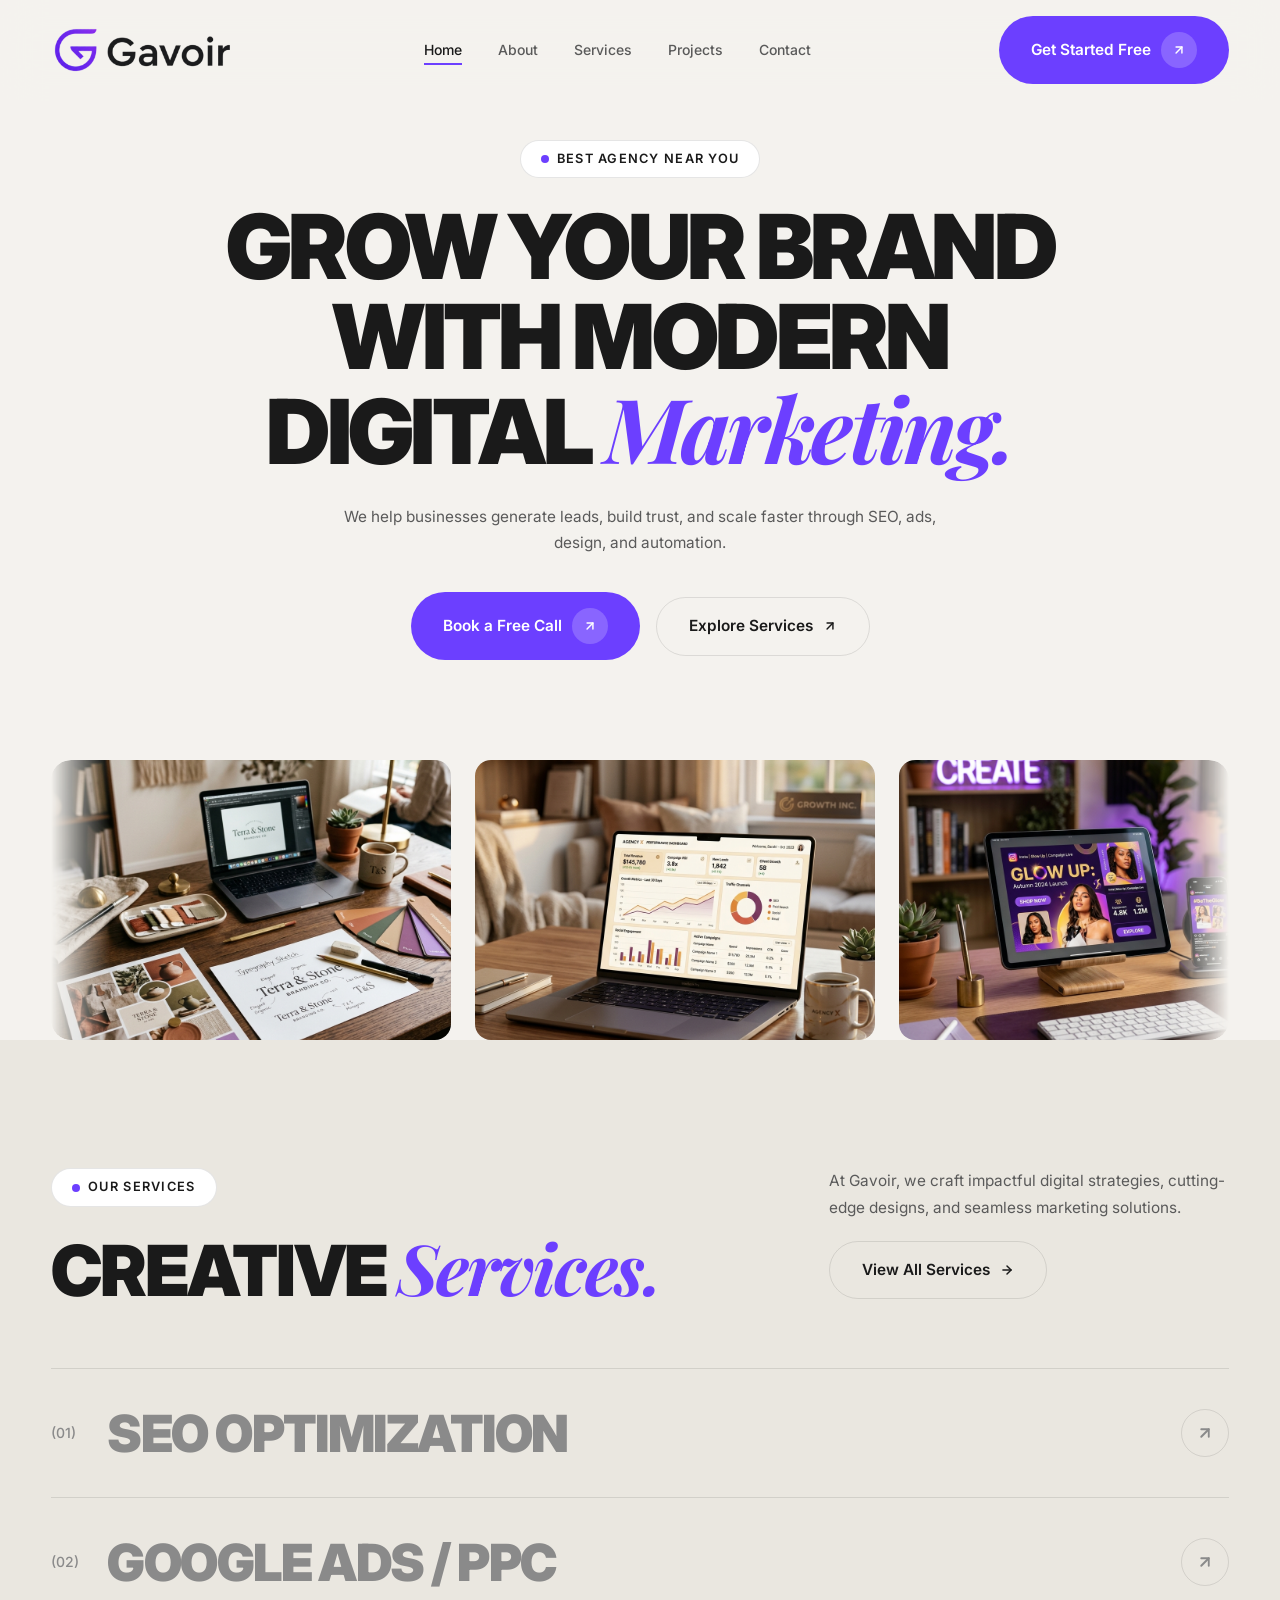
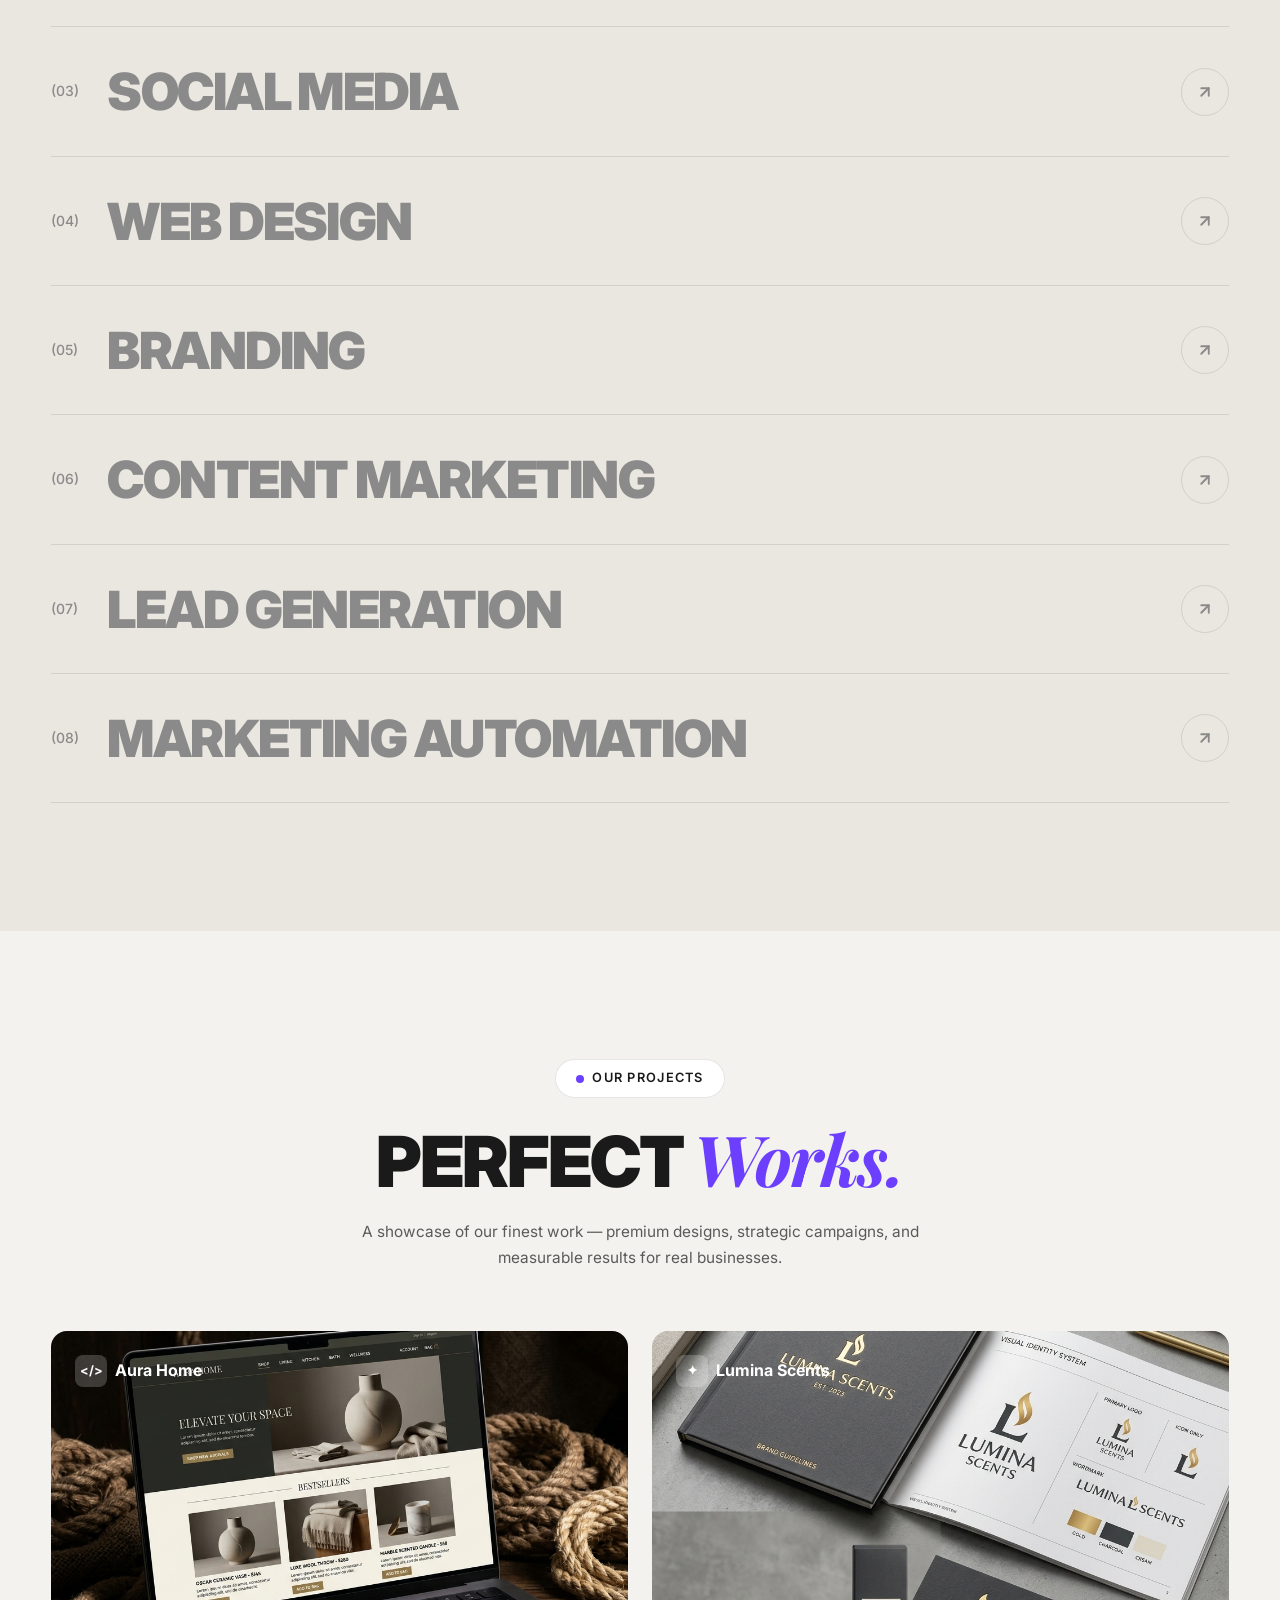
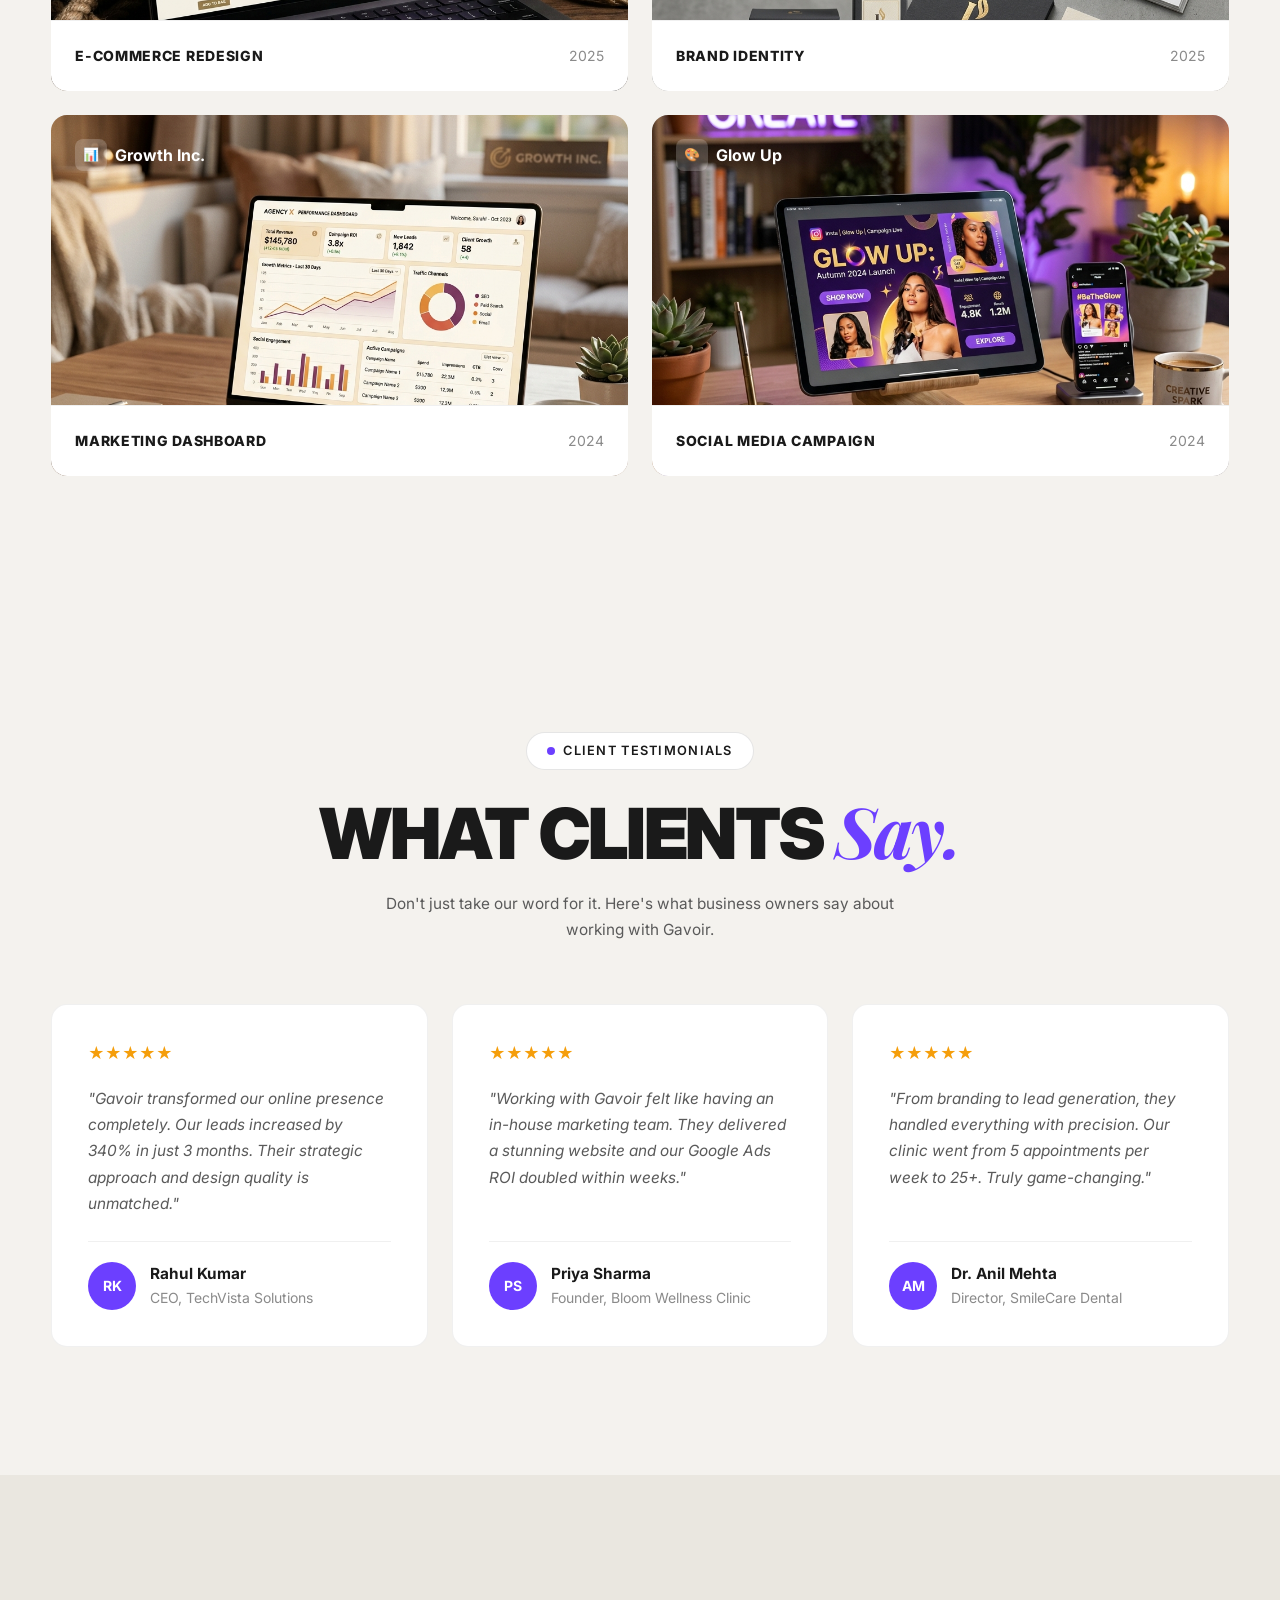
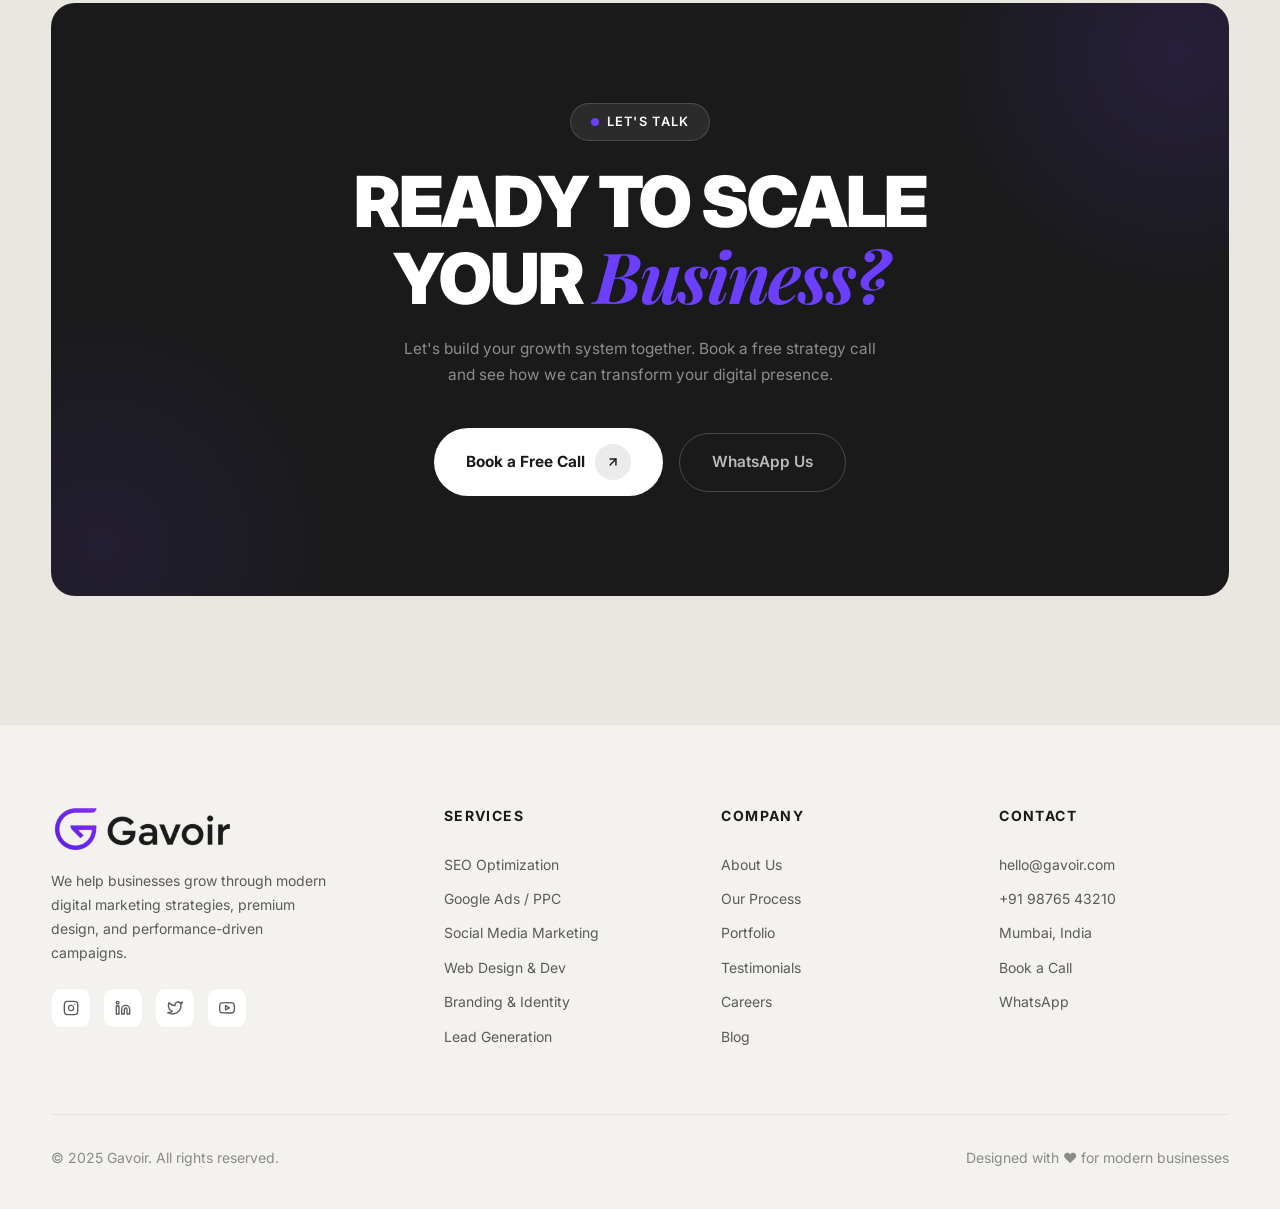
==== commit f3343bb3: "fix: all audit issues — broken footer links, logo hrefs, carousel, branding, gitignore" ====
--- a/index.html
+++ b/index.html
@@ -211,15 +211,39 @@
         </div>
       </div>
 
-      <div class="hero-images reveal">
-        <div class="hero-img-card">
-          <img src="images/hero-left.png" alt="Creative branding and design workspace" loading="eager">
-        </div>
-        <div class="hero-img-card featured">
-          <img src="images/hero-center.png" alt="Digital marketing analytics dashboard" loading="eager">
-        </div>
-        <div class="hero-img-card">
-          <img src="images/hero-right.png" alt="Social media marketing campaigns" loading="eager">
+      <div class="hero-carousel reveal">
+        <div class="hero-carousel-track">
+          <div class="hero-carousel-slide">
+            <img src="images/hero-left.png" alt="Creative branding and design workspace" loading="eager">
+          </div>
+          <div class="hero-carousel-slide">
+            <img src="images/hero-center.png" alt="Digital marketing analytics dashboard" loading="eager">
+          </div>
+          <div class="hero-carousel-slide">
+            <img src="images/hero-right.png" alt="Social media marketing campaigns" loading="eager">
+          </div>
+          <div class="hero-carousel-slide">
+            <img src="images/project-1.png" alt="E-commerce website design" loading="eager">
+          </div>
+          <div class="hero-carousel-slide">
+            <img src="images/project-2.png" alt="Brand identity design" loading="eager">
+          </div>
+          <!-- Duplicate set for seamless loop -->
+          <div class="hero-carousel-slide">
+            <img src="images/hero-left.png" alt="Creative branding and design workspace" loading="lazy">
+          </div>
+          <div class="hero-carousel-slide">
+            <img src="images/hero-center.png" alt="Digital marketing analytics dashboard" loading="lazy">
+          </div>
+          <div class="hero-carousel-slide">
+            <img src="images/hero-right.png" alt="Social media marketing campaigns" loading="lazy">
+          </div>
+          <div class="hero-carousel-slide">
+            <img src="images/project-1.png" alt="E-commerce website design" loading="lazy">
+          </div>
+          <div class="hero-carousel-slide">
+            <img src="images/project-2.png" alt="Brand identity design" loading="lazy">
+          </div>
         </div>
       </div>
     </div>
--- a/style.css
+++ b/style.css
@@ -351,7 +351,7 @@
   flex-wrap: wrap;
 }
 
-/* Hero Image Strip */
+/* Hero Image Strip (old — kept for subpages if needed) */
 .hero-images {
   display: grid;
   grid-template-columns: 1fr 1.3fr 1fr;
@@ -397,6 +397,68 @@
   border-radius: 20px;
   border: 2px solid var(--accent);
   box-shadow: 0 0 0 6px rgba(108, 63, 255, 0.08);
+}
+
+/* ===== HERO CAROUSEL ===== */
+.hero-carousel {
+  margin-top: 60px;
+  overflow: hidden;
+  border-radius: 20px;
+  mask-image: linear-gradient(to right, transparent, black 5%, black 95%, transparent);
+  -webkit-mask-image: linear-gradient(to right, transparent, black 5%, black 95%, transparent);
+}
+
+.hero-carousel-track {
+  display: flex;
+  gap: 24px;
+  animation: carouselScroll 30s linear infinite;
+  width: max-content;
+}
+
+.hero-carousel-track:hover {
+  animation-play-state: paused;
+}
+
+.hero-carousel-slide {
+  flex-shrink: 0;
+  width: 400px;
+  height: 280px;
+  border-radius: 16px;
+  overflow: hidden;
+  position: relative;
+}
+
+.hero-carousel-slide img {
+  width: 100%;
+  height: 100%;
+  object-fit: cover;
+  transition: transform 0.5s var(--ease);
+}
+
+.hero-carousel-slide:hover img {
+  transform: scale(1.06);
+}
+
+@keyframes carouselScroll {
+  0% { transform: translateX(0); }
+  100% { transform: translateX(calc(-50% - 12px)); }
+}
+
+@media (max-width: 768px) {
+  .hero-carousel-slide {
+    width: 280px;
+    height: 200px;
+  }
+  .hero-carousel {
+    margin-top: 40px;
+  }
+}
+
+@media (max-width: 480px) {
+  .hero-carousel-slide {
+    width: 240px;
+    height: 170px;
+  }
 }
 
 /* ===== ABOUT / WHY US SECTION ===== */
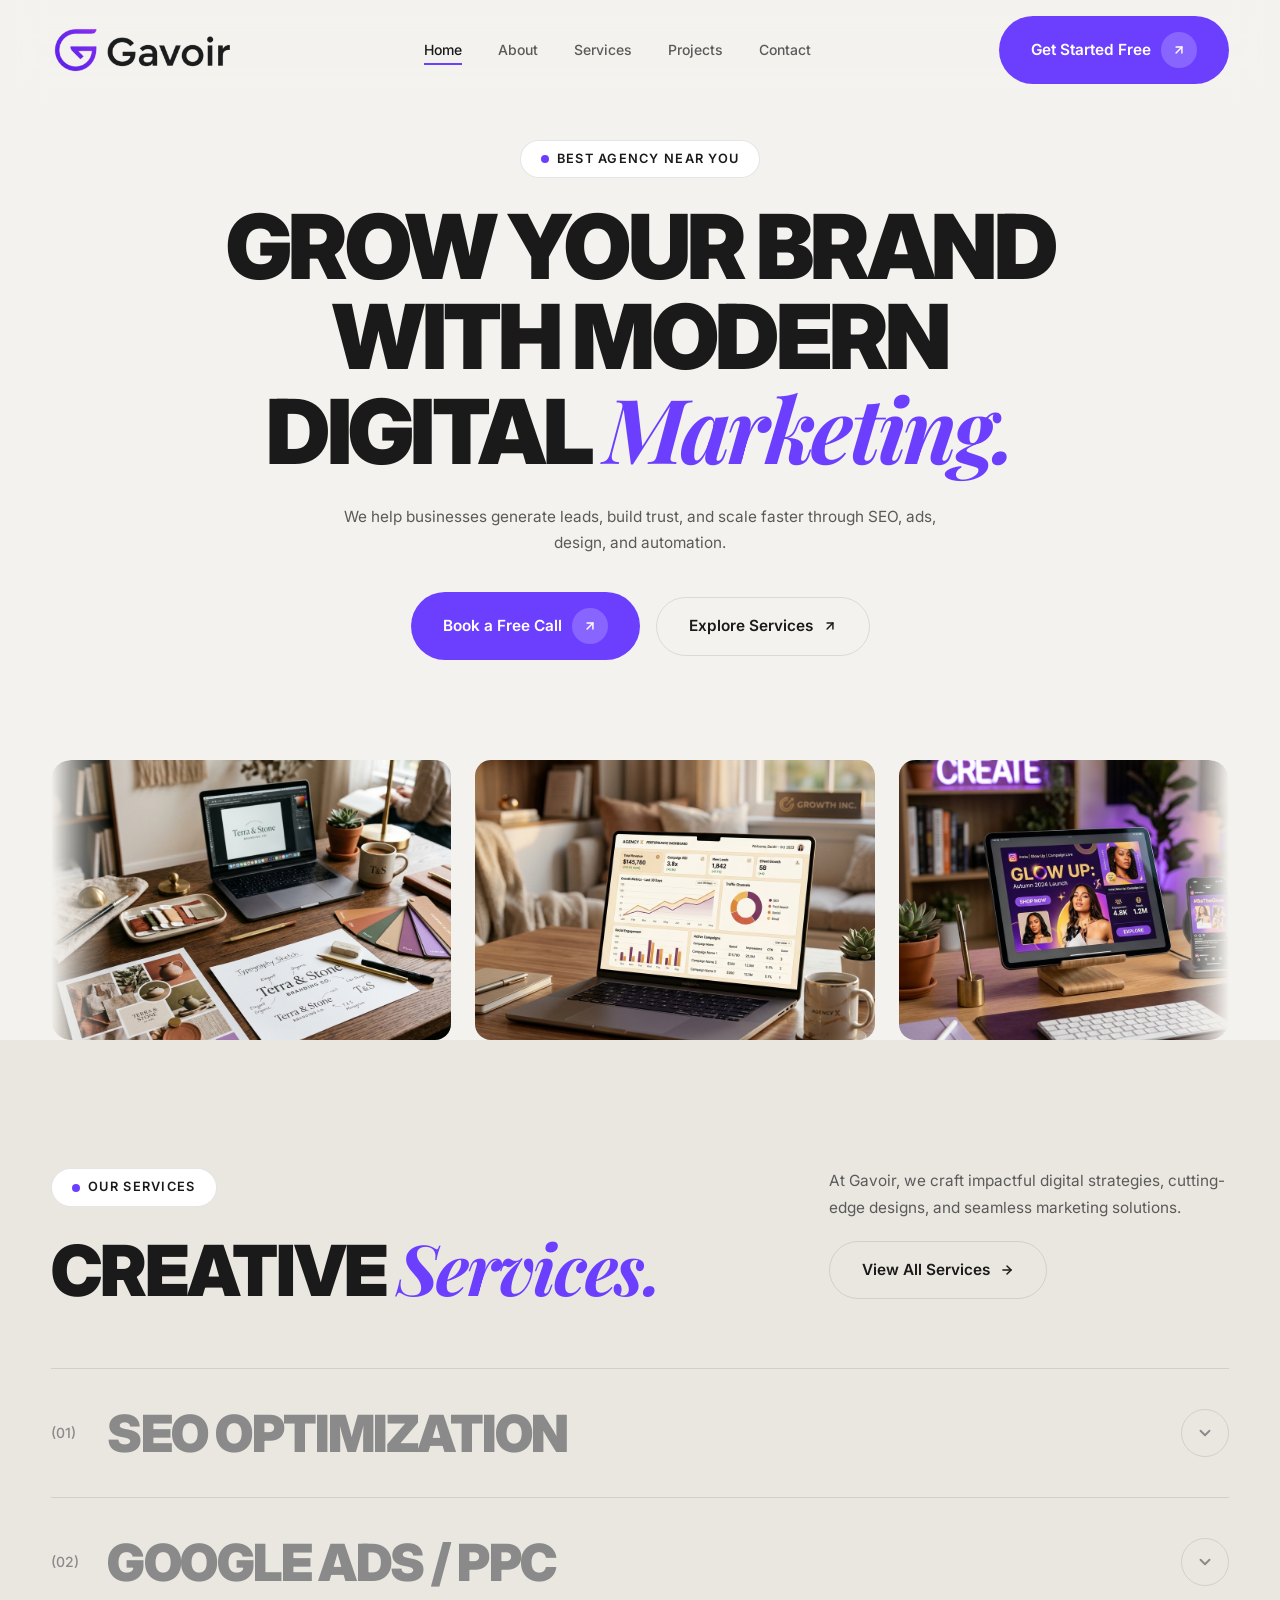
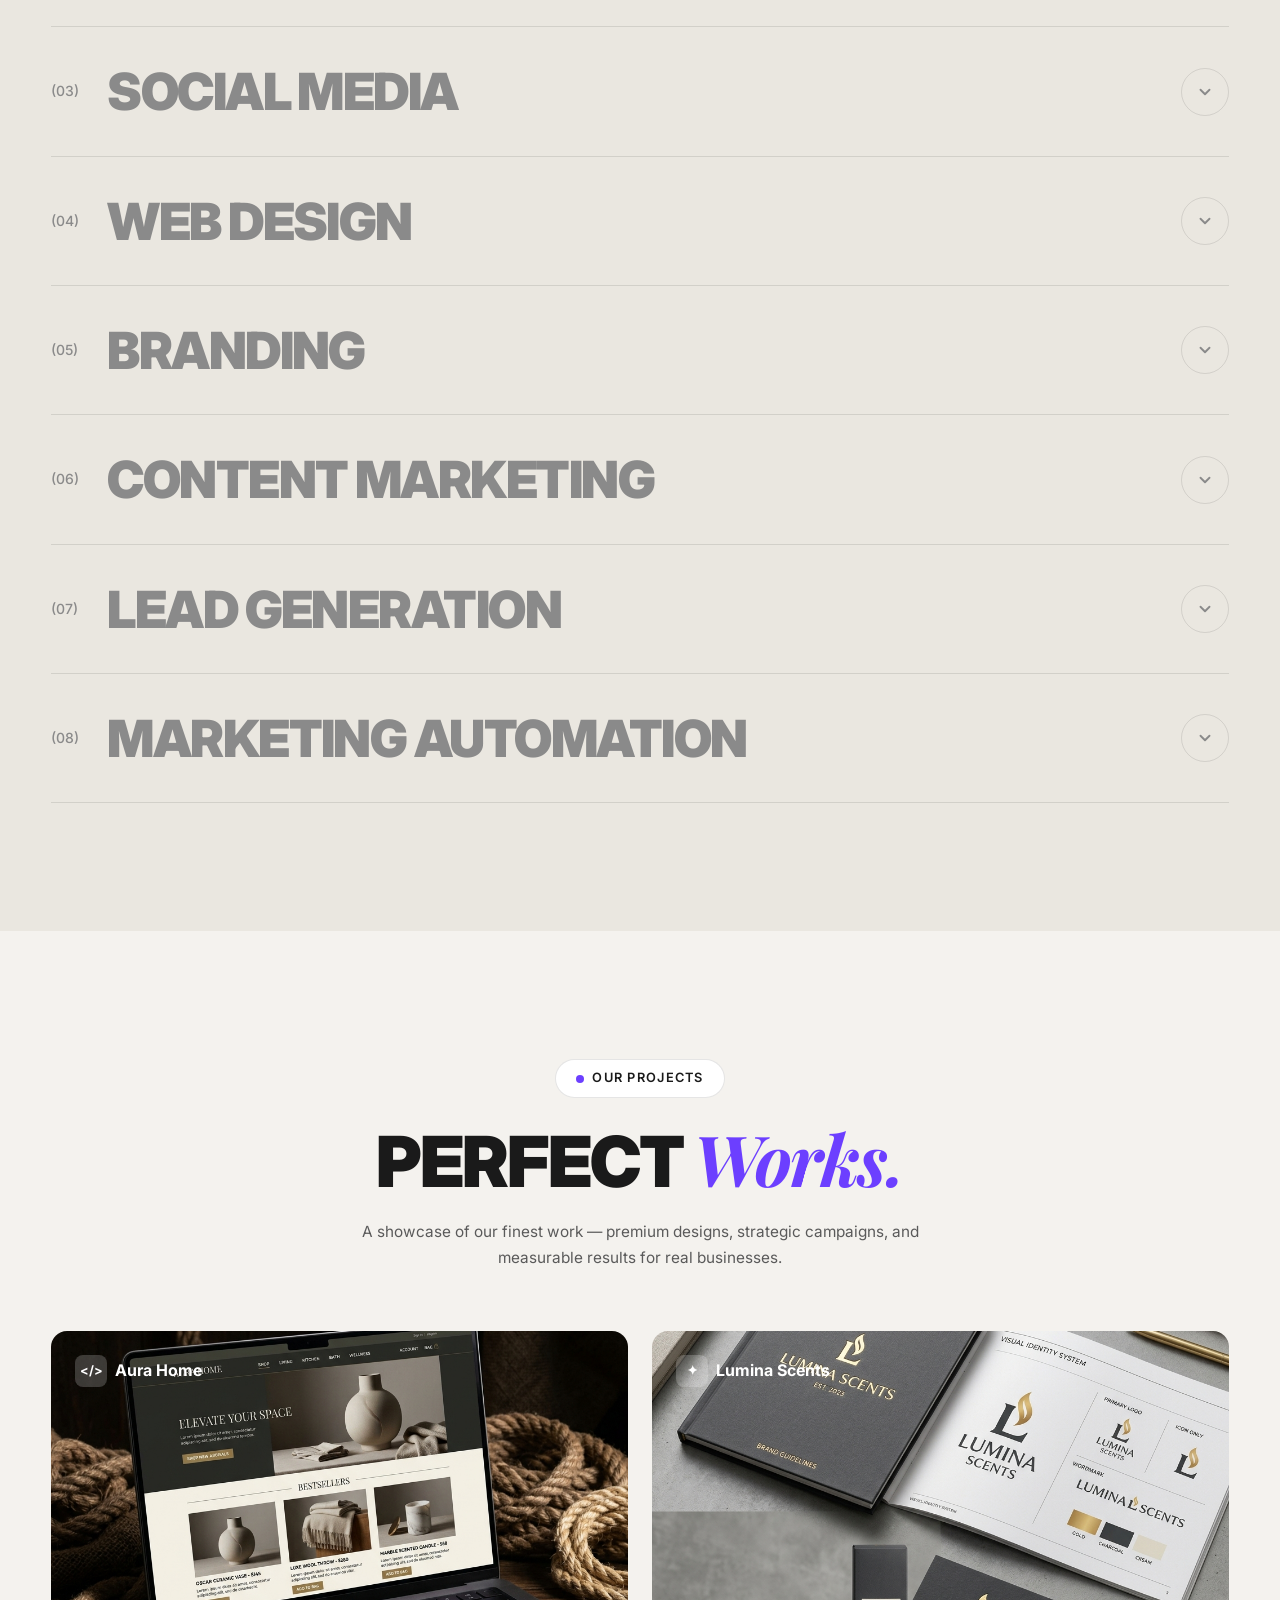
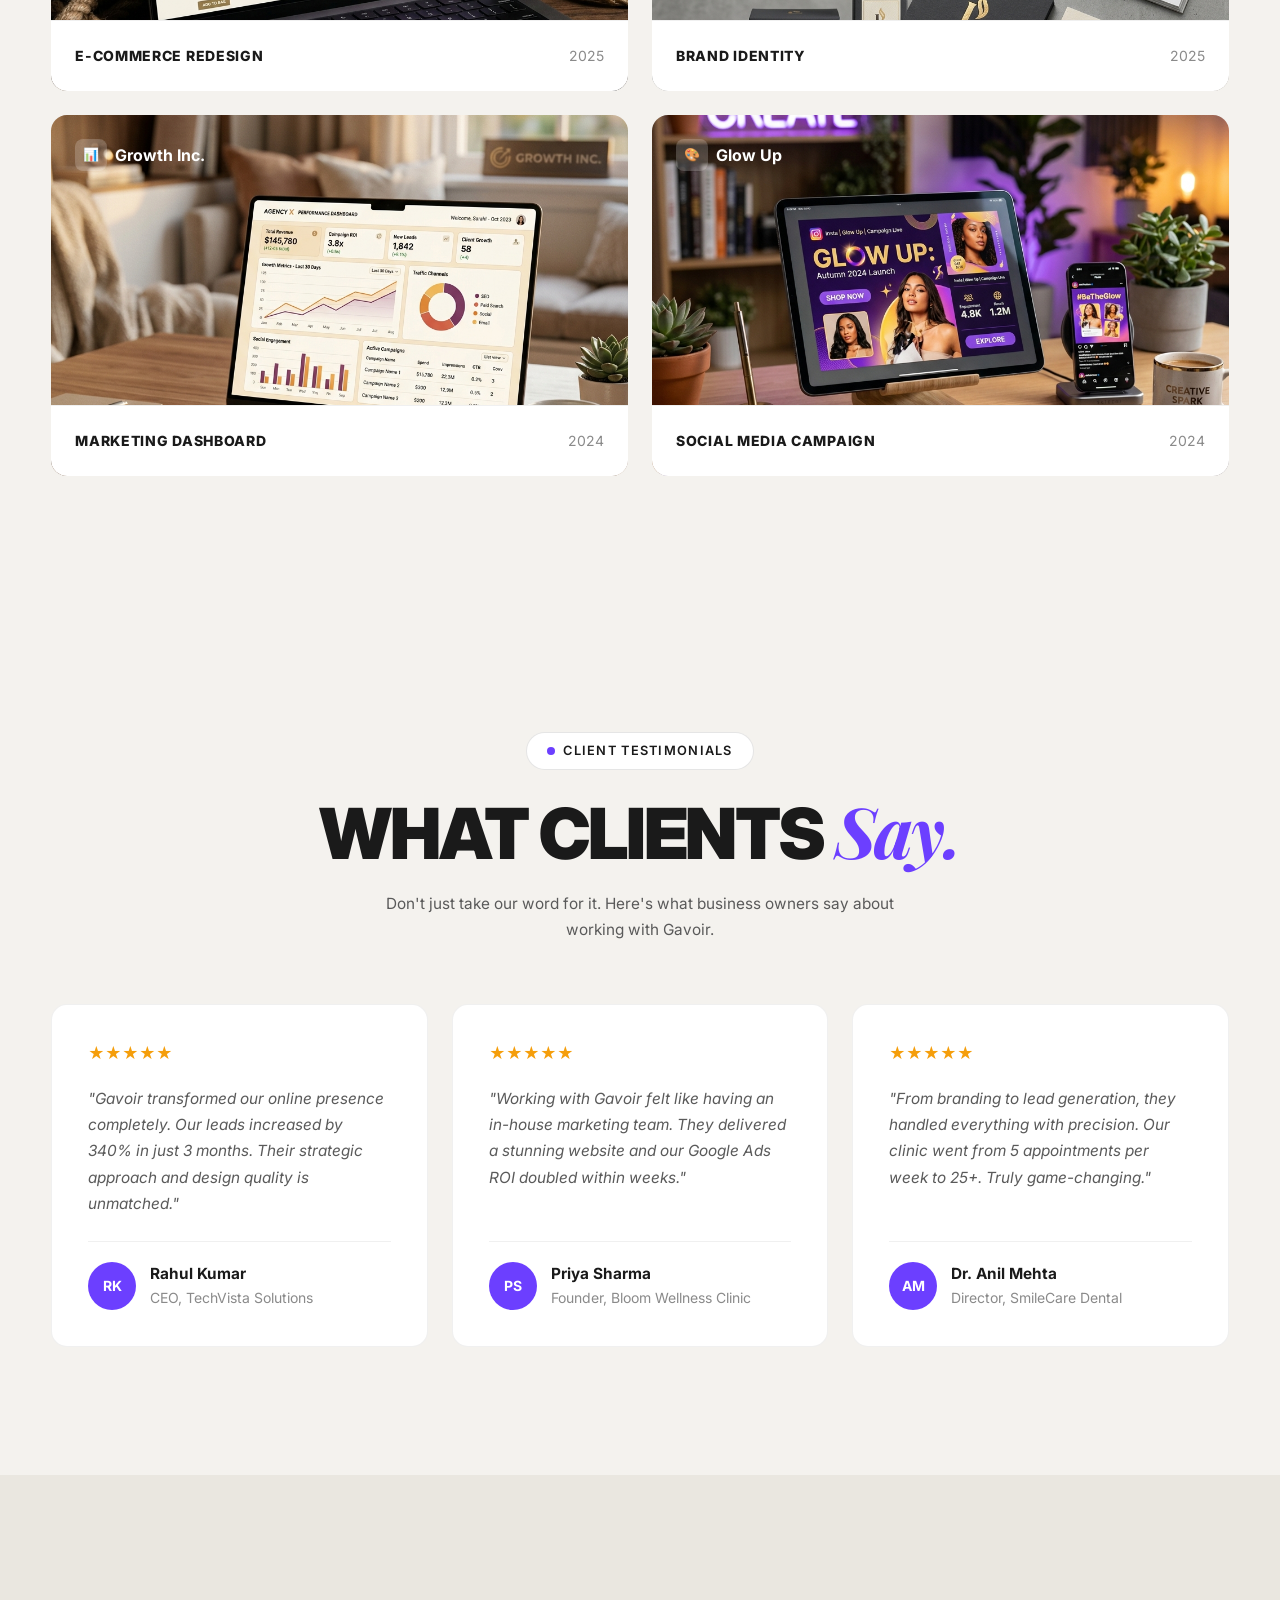
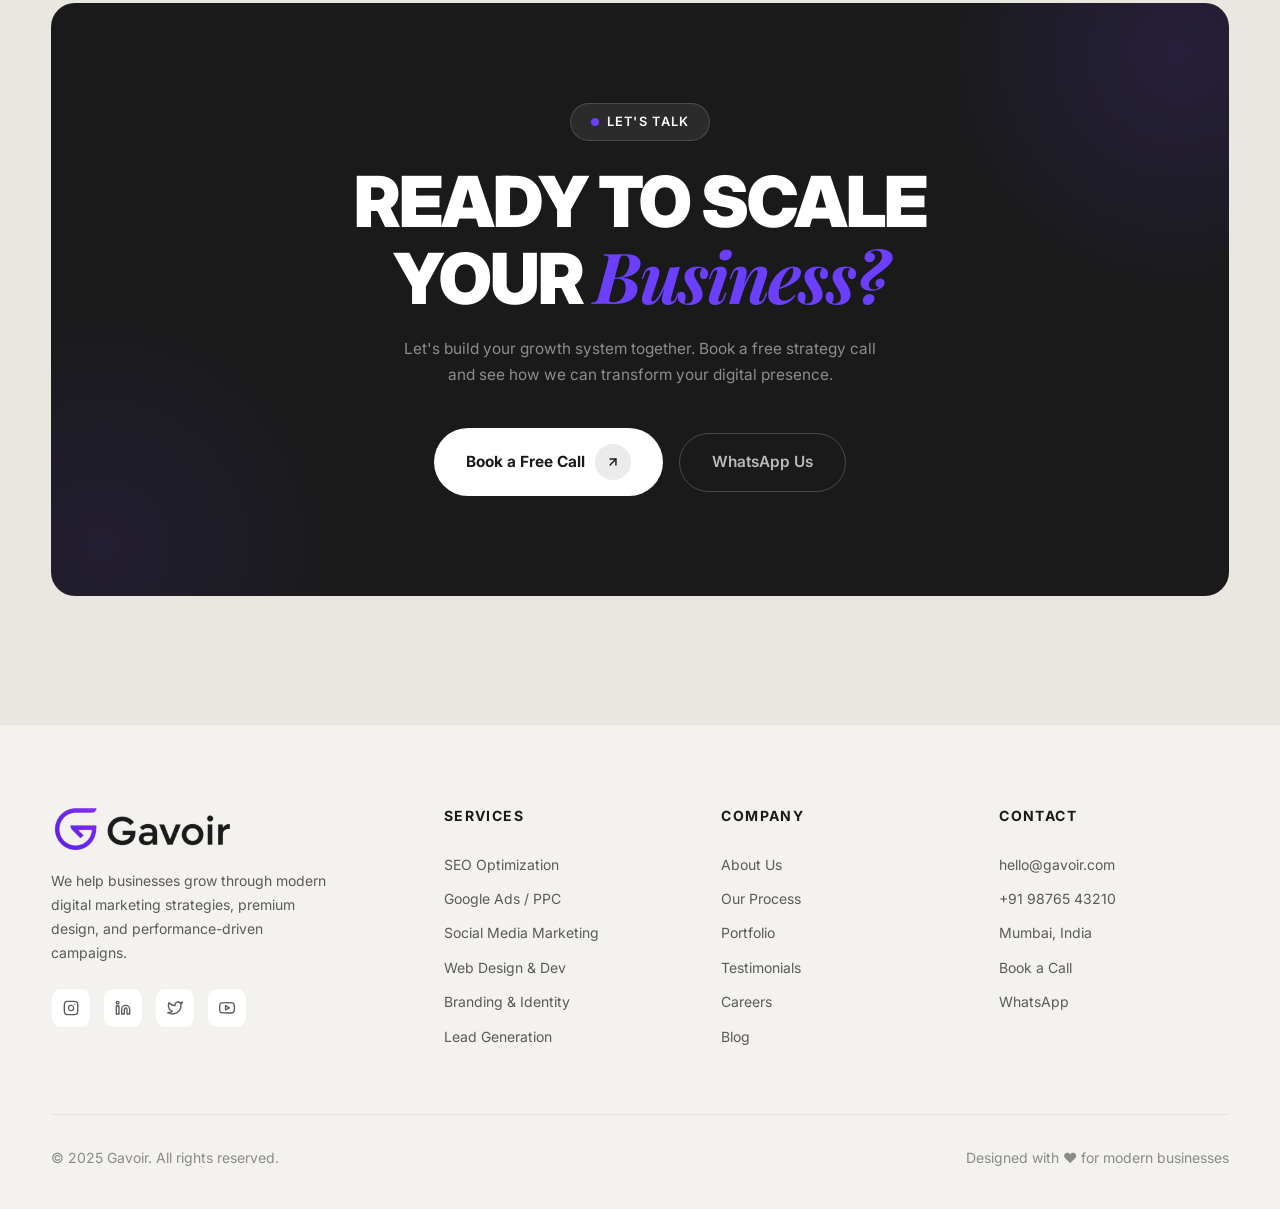
==== commit 851ee8e8: "feat: add accordion content to homepage services section with click-to-expand descriptions" ====
--- a/index.html
+++ b/index.html
@@ -270,75 +270,115 @@
 
       <div class="services-list">
         <div class="service-item reveal" id="service-seo">
-          <div class="service-item-left">
-            <span class="service-number">(01)</span>
-            <span class="service-name">SEO OPTIMIZATION</span>
-          </div>
-          <div class="service-arrow">
-            <svg width="18" height="18" viewBox="0 0 24 24" fill="none" stroke="currentColor" stroke-width="2.5" stroke-linecap="round" stroke-linejoin="round"><path d="M7 17L17 7"/><path d="M7 7h10v10"/></svg>
+          <div class="service-item-header">
+            <div class="service-item-left">
+              <span class="service-number">(01)</span>
+              <span class="service-name">SEO OPTIMIZATION</span>
+            </div>
+            <div class="service-arrow">
+              <svg width="18" height="18" viewBox="0 0 24 24" fill="none" stroke="currentColor" stroke-width="2.5" stroke-linecap="round" stroke-linejoin="round"><path d="M6 9l6 6 6-6"/></svg>
+            </div>
+          </div>
+          <div class="service-item-content">
+            <p>Dominate search rankings with our data-driven SEO strategies. We handle technical audits, keyword research, on-page optimization, and high-authority link building to ensure your business gets found by the right people at the right time.</p>
           </div>
         </div>
         <div class="service-item reveal" id="service-ppc">
-          <div class="service-item-left">
-            <span class="service-number">(02)</span>
-            <span class="service-name">GOOGLE ADS / PPC</span>
-          </div>
-          <div class="service-arrow">
-            <svg width="18" height="18" viewBox="0 0 24 24" fill="none" stroke="currentColor" stroke-width="2.5" stroke-linecap="round" stroke-linejoin="round"><path d="M7 17L17 7"/><path d="M7 7h10v10"/></svg>
+          <div class="service-item-header">
+            <div class="service-item-left">
+              <span class="service-number">(02)</span>
+              <span class="service-name">GOOGLE ADS / PPC</span>
+            </div>
+            <div class="service-arrow">
+              <svg width="18" height="18" viewBox="0 0 24 24" fill="none" stroke="currentColor" stroke-width="2.5" stroke-linecap="round" stroke-linejoin="round"><path d="M6 9l6 6 6-6"/></svg>
+            </div>
+          </div>
+          <div class="service-item-content">
+            <p>Maximize ROI with targeted Google Ads campaigns. We manage your budget, craft high-converting ad copy, optimize bids in real-time, and deliver qualified leads that actually convert into paying customers.</p>
           </div>
         </div>
         <div class="service-item reveal" id="service-social">
-          <div class="service-item-left">
-            <span class="service-number">(03)</span>
-            <span class="service-name">SOCIAL MEDIA</span>
-          </div>
-          <div class="service-arrow">
-            <svg width="18" height="18" viewBox="0 0 24 24" fill="none" stroke="currentColor" stroke-width="2.5" stroke-linecap="round" stroke-linejoin="round"><path d="M7 17L17 7"/><path d="M7 7h10v10"/></svg>
+          <div class="service-item-header">
+            <div class="service-item-left">
+              <span class="service-number">(03)</span>
+              <span class="service-name">SOCIAL MEDIA</span>
+            </div>
+            <div class="service-arrow">
+              <svg width="18" height="18" viewBox="0 0 24 24" fill="none" stroke="currentColor" stroke-width="2.5" stroke-linecap="round" stroke-linejoin="round"><path d="M6 9l6 6 6-6"/></svg>
+            </div>
+          </div>
+          <div class="service-item-content">
+            <p>Build an engaged community across Instagram, LinkedIn, Facebook, and more. We create scroll-stopping content, run targeted ad campaigns, and manage your social presence to grow followers into customers.</p>
           </div>
         </div>
         <div class="service-item reveal" id="service-web">
-          <div class="service-item-left">
-            <span class="service-number">(04)</span>
-            <span class="service-name">WEB DESIGN</span>
-          </div>
-          <div class="service-arrow">
-            <svg width="18" height="18" viewBox="0 0 24 24" fill="none" stroke="currentColor" stroke-width="2.5" stroke-linecap="round" stroke-linejoin="round"><path d="M7 17L17 7"/><path d="M7 7h10v10"/></svg>
+          <div class="service-item-header">
+            <div class="service-item-left">
+              <span class="service-number">(04)</span>
+              <span class="service-name">WEB DESIGN</span>
+            </div>
+            <div class="service-arrow">
+              <svg width="18" height="18" viewBox="0 0 24 24" fill="none" stroke="currentColor" stroke-width="2.5" stroke-linecap="round" stroke-linejoin="round"><path d="M6 9l6 6 6-6"/></svg>
+            </div>
+          </div>
+          <div class="service-item-content">
+            <p>Premium, responsive websites built for conversions. From landing pages to full e-commerce stores, we design pixel-perfect experiences that load fast, look stunning on every device, and turn visitors into clients.</p>
           </div>
         </div>
         <div class="service-item reveal" id="service-branding">
-          <div class="service-item-left">
-            <span class="service-number">(05)</span>
-            <span class="service-name">BRANDING</span>
-          </div>
-          <div class="service-arrow">
-            <svg width="18" height="18" viewBox="0 0 24 24" fill="none" stroke="currentColor" stroke-width="2.5" stroke-linecap="round" stroke-linejoin="round"><path d="M7 17L17 7"/><path d="M7 7h10v10"/></svg>
+          <div class="service-item-header">
+            <div class="service-item-left">
+              <span class="service-number">(05)</span>
+              <span class="service-name">BRANDING</span>
+            </div>
+            <div class="service-arrow">
+              <svg width="18" height="18" viewBox="0 0 24 24" fill="none" stroke="currentColor" stroke-width="2.5" stroke-linecap="round" stroke-linejoin="round"><path d="M6 9l6 6 6-6"/></svg>
+            </div>
+          </div>
+          <div class="service-item-content">
+            <p>Create a brand identity that commands attention. We design custom logos, define brand guidelines, build color palettes, and craft complete visual systems that make your business instantly recognizable.</p>
           </div>
         </div>
         <div class="service-item reveal" id="service-content">
-          <div class="service-item-left">
-            <span class="service-number">(06)</span>
-            <span class="service-name">CONTENT MARKETING</span>
-          </div>
-          <div class="service-arrow">
-            <svg width="18" height="18" viewBox="0 0 24 24" fill="none" stroke="currentColor" stroke-width="2.5" stroke-linecap="round" stroke-linejoin="round"><path d="M7 17L17 7"/><path d="M7 7h10v10"/></svg>
+          <div class="service-item-header">
+            <div class="service-item-left">
+              <span class="service-number">(06)</span>
+              <span class="service-name">CONTENT MARKETING</span>
+            </div>
+            <div class="service-arrow">
+              <svg width="18" height="18" viewBox="0 0 24 24" fill="none" stroke="currentColor" stroke-width="2.5" stroke-linecap="round" stroke-linejoin="round"><path d="M6 9l6 6 6-6"/></svg>
+            </div>
+          </div>
+          <div class="service-item-content">
+            <p>Attract, engage, and convert with strategic content. We create blog posts, case studies, email sequences, and video scripts that position your brand as an authority and drive organic traffic month after month.</p>
           </div>
         </div>
         <div class="service-item reveal" id="service-leads">
-          <div class="service-item-left">
-            <span class="service-number">(07)</span>
-            <span class="service-name">LEAD GENERATION</span>
-          </div>
-          <div class="service-arrow">
-            <svg width="18" height="18" viewBox="0 0 24 24" fill="none" stroke="currentColor" stroke-width="2.5" stroke-linecap="round" stroke-linejoin="round"><path d="M7 17L17 7"/><path d="M7 7h10v10"/></svg>
+          <div class="service-item-header">
+            <div class="service-item-left">
+              <span class="service-number">(07)</span>
+              <span class="service-name">LEAD GENERATION</span>
+            </div>
+            <div class="service-arrow">
+              <svg width="18" height="18" viewBox="0 0 24 24" fill="none" stroke="currentColor" stroke-width="2.5" stroke-linecap="round" stroke-linejoin="round"><path d="M6 9l6 6 6-6"/></svg>
+            </div>
+          </div>
+          <div class="service-item-content">
+            <p>Turn traffic into revenue with optimized sales funnels. We build high-converting landing pages, set up automated lead capture systems, and create nurture sequences that move prospects from interest to purchase.</p>
           </div>
         </div>
         <div class="service-item reveal" id="service-automation">
-          <div class="service-item-left">
-            <span class="service-number">(08)</span>
-            <span class="service-name">MARKETING AUTOMATION</span>
-          </div>
-          <div class="service-arrow">
-            <svg width="18" height="18" viewBox="0 0 24 24" fill="none" stroke="currentColor" stroke-width="2.5" stroke-linecap="round" stroke-linejoin="round"><path d="M7 17L17 7"/><path d="M7 7h10v10"/></svg>
+          <div class="service-item-header">
+            <div class="service-item-left">
+              <span class="service-number">(08)</span>
+              <span class="service-name">MARKETING AUTOMATION</span>
+            </div>
+            <div class="service-arrow">
+              <svg width="18" height="18" viewBox="0 0 24 24" fill="none" stroke="currentColor" stroke-width="2.5" stroke-linecap="round" stroke-linejoin="round"><path d="M6 9l6 6 6-6"/></svg>
+            </div>
+          </div>
+          <div class="service-item-content">
+            <p>Scale your marketing on autopilot. We set up email workflows, CRM integrations, chatbots, and automated follow-ups that save you hours every week while keeping your pipeline full of qualified leads.</p>
           </div>
         </div>
       </div>
--- a/style.css
+++ b/style.css
@@ -604,21 +604,26 @@
 }
 
 .service-item {
+  padding: 0;
+  border-bottom: 1px solid var(--border-strong);
+  cursor: pointer;
+  transition: var(--transition);
+  position: relative;
+}
+
+.service-item:first-child {
+  border-top: 1px solid var(--border-strong);
+}
+
+.service-item-header {
   display: flex;
   align-items: center;
   justify-content: space-between;
   padding: 36px 0;
-  border-bottom: 1px solid var(--border-strong);
-  cursor: pointer;
-  transition: var(--transition);
-  position: relative;
-}
-
-.service-item:first-child {
-  border-top: 1px solid var(--border-strong);
-}
-
-.service-item:hover {
+  transition: var(--transition);
+}
+
+.service-item:hover .service-item-header {
   padding-left: 20px;
 }
 
@@ -645,8 +650,29 @@
   line-height: 1.1;
 }
 
-.service-item:hover .service-name {
-  color: var(--text-primary);
+.service-item:hover .service-name,
+.service-item.active .service-name {
+  color: var(--text-primary);
+}
+
+/* Accordion content - hidden by default */
+.service-item-content {
+  max-height: 0;
+  overflow: hidden;
+  transition: max-height 0.4s cubic-bezier(0.4, 0, 0.2, 1), padding 0.4s cubic-bezier(0.4, 0, 0.2, 1);
+  padding: 0 0 0 56px;
+}
+
+.service-item.active .service-item-content {
+  max-height: 200px;
+  padding: 0 0 32px 56px;
+}
+
+.service-item-content p {
+  font-size: 1.05rem;
+  line-height: 1.7;
+  color: var(--text-secondary);
+  max-width: 700px;
 }
 
 .service-arrow {
@@ -667,7 +693,13 @@
   background: var(--accent);
   border-color: var(--accent);
   color: white;
-  transform: rotate(-45deg);
+}
+
+.service-item.active .service-arrow {
+  background: var(--accent);
+  border-color: var(--accent);
+  color: white;
+  transform: rotate(180deg);
 }
 
 /* ===== PROJECTS / PORTFOLIO ===== */
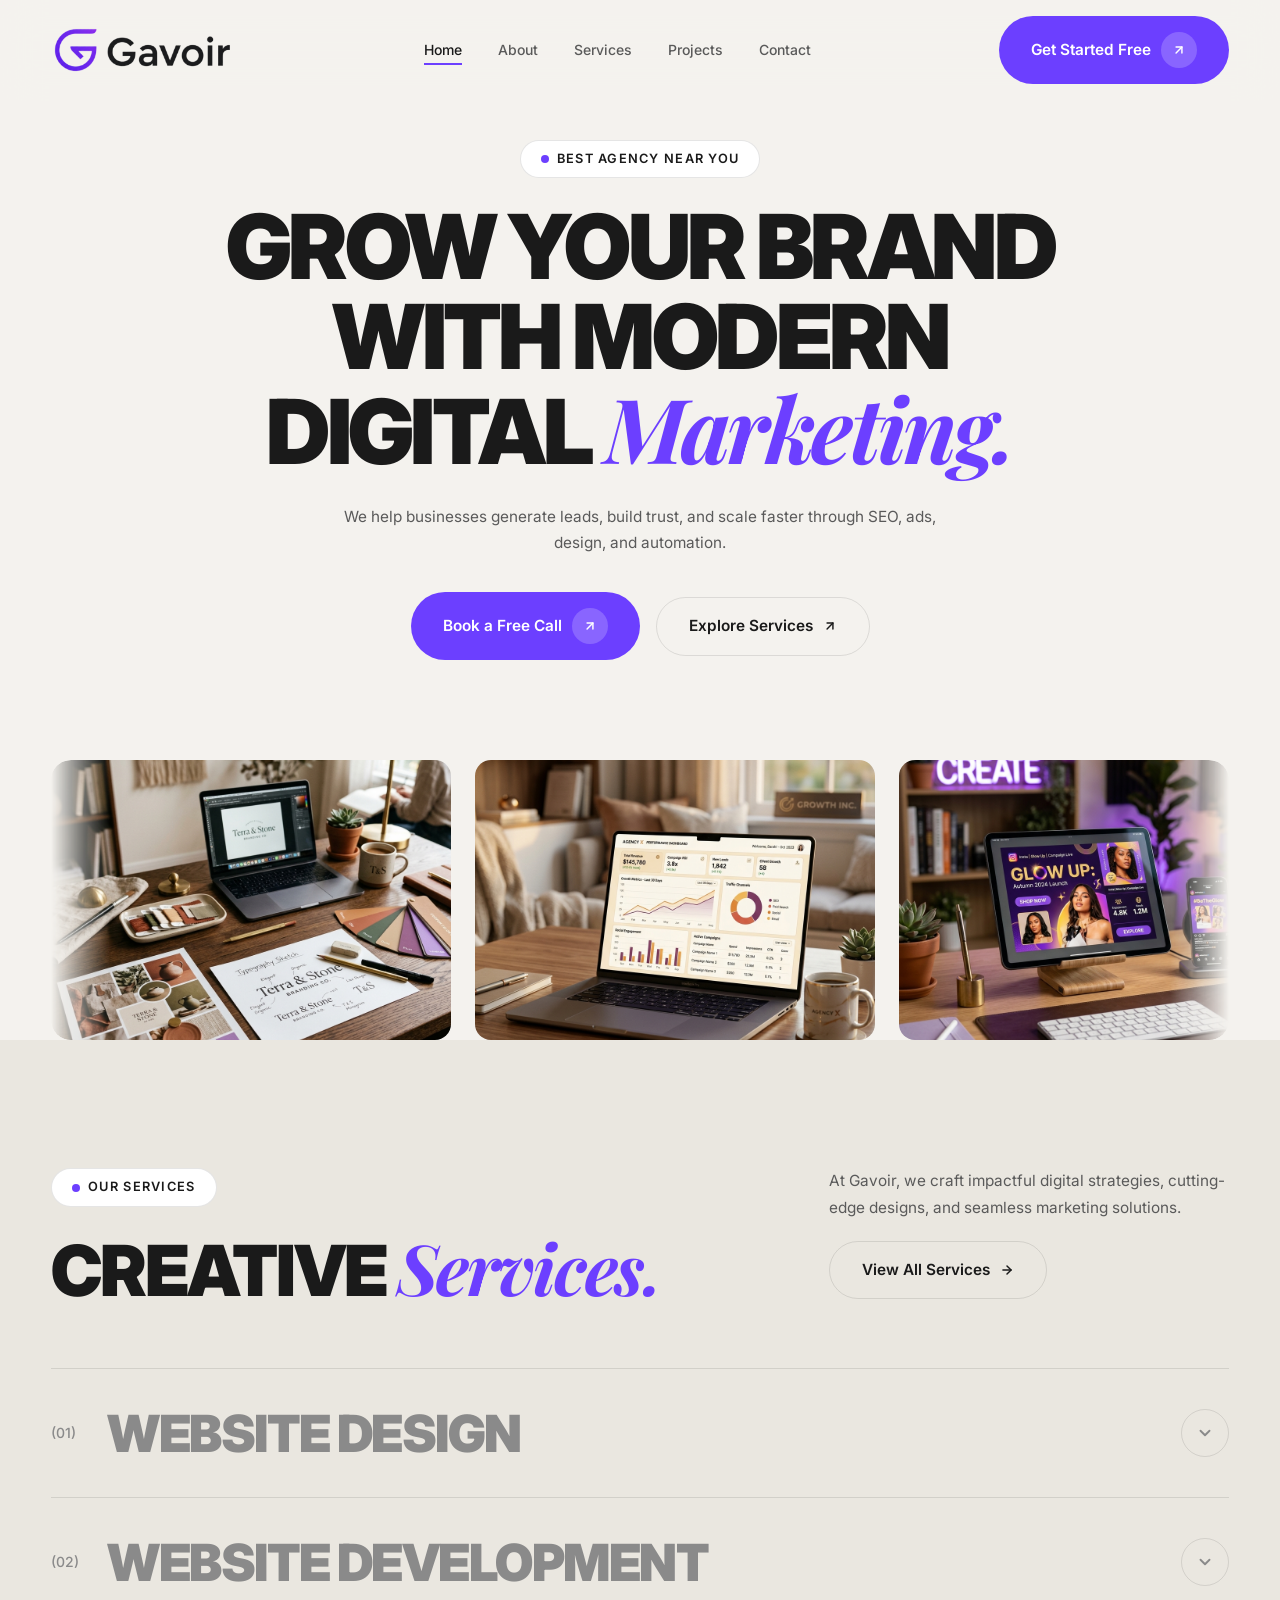
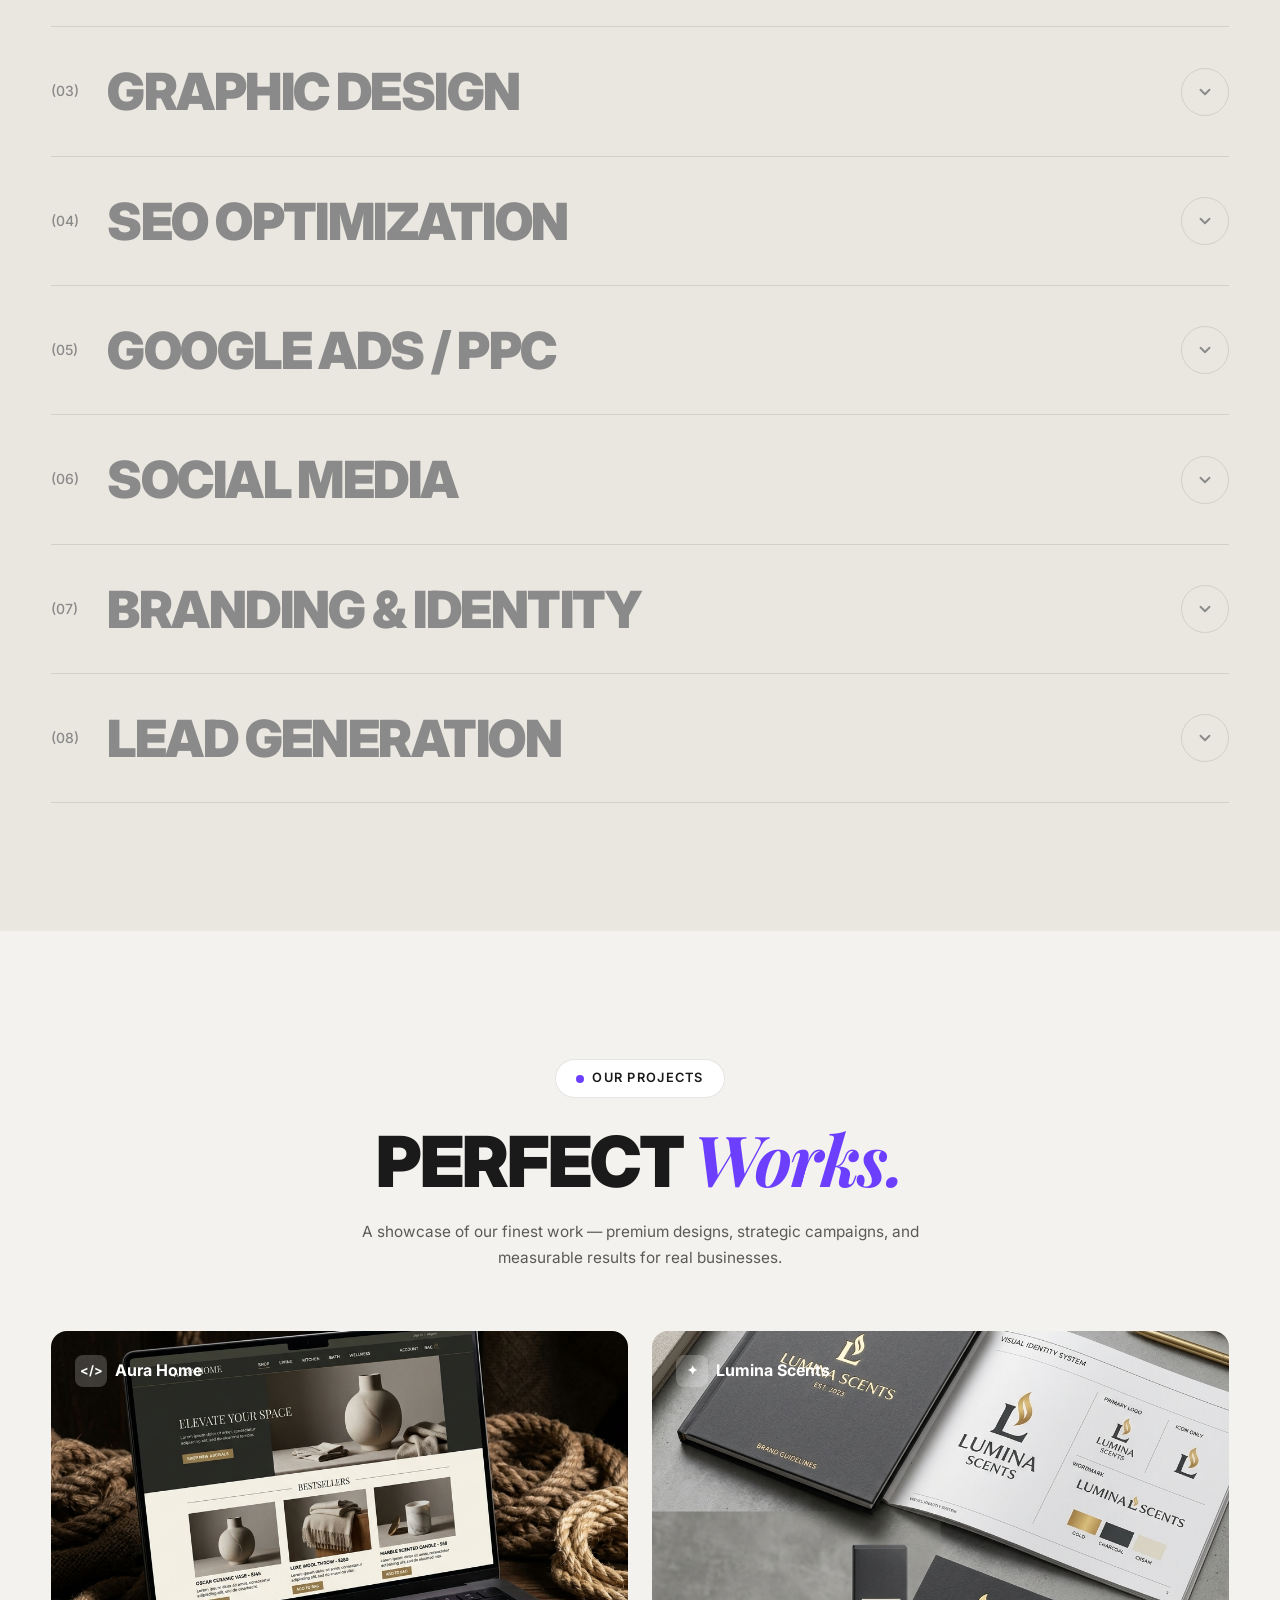
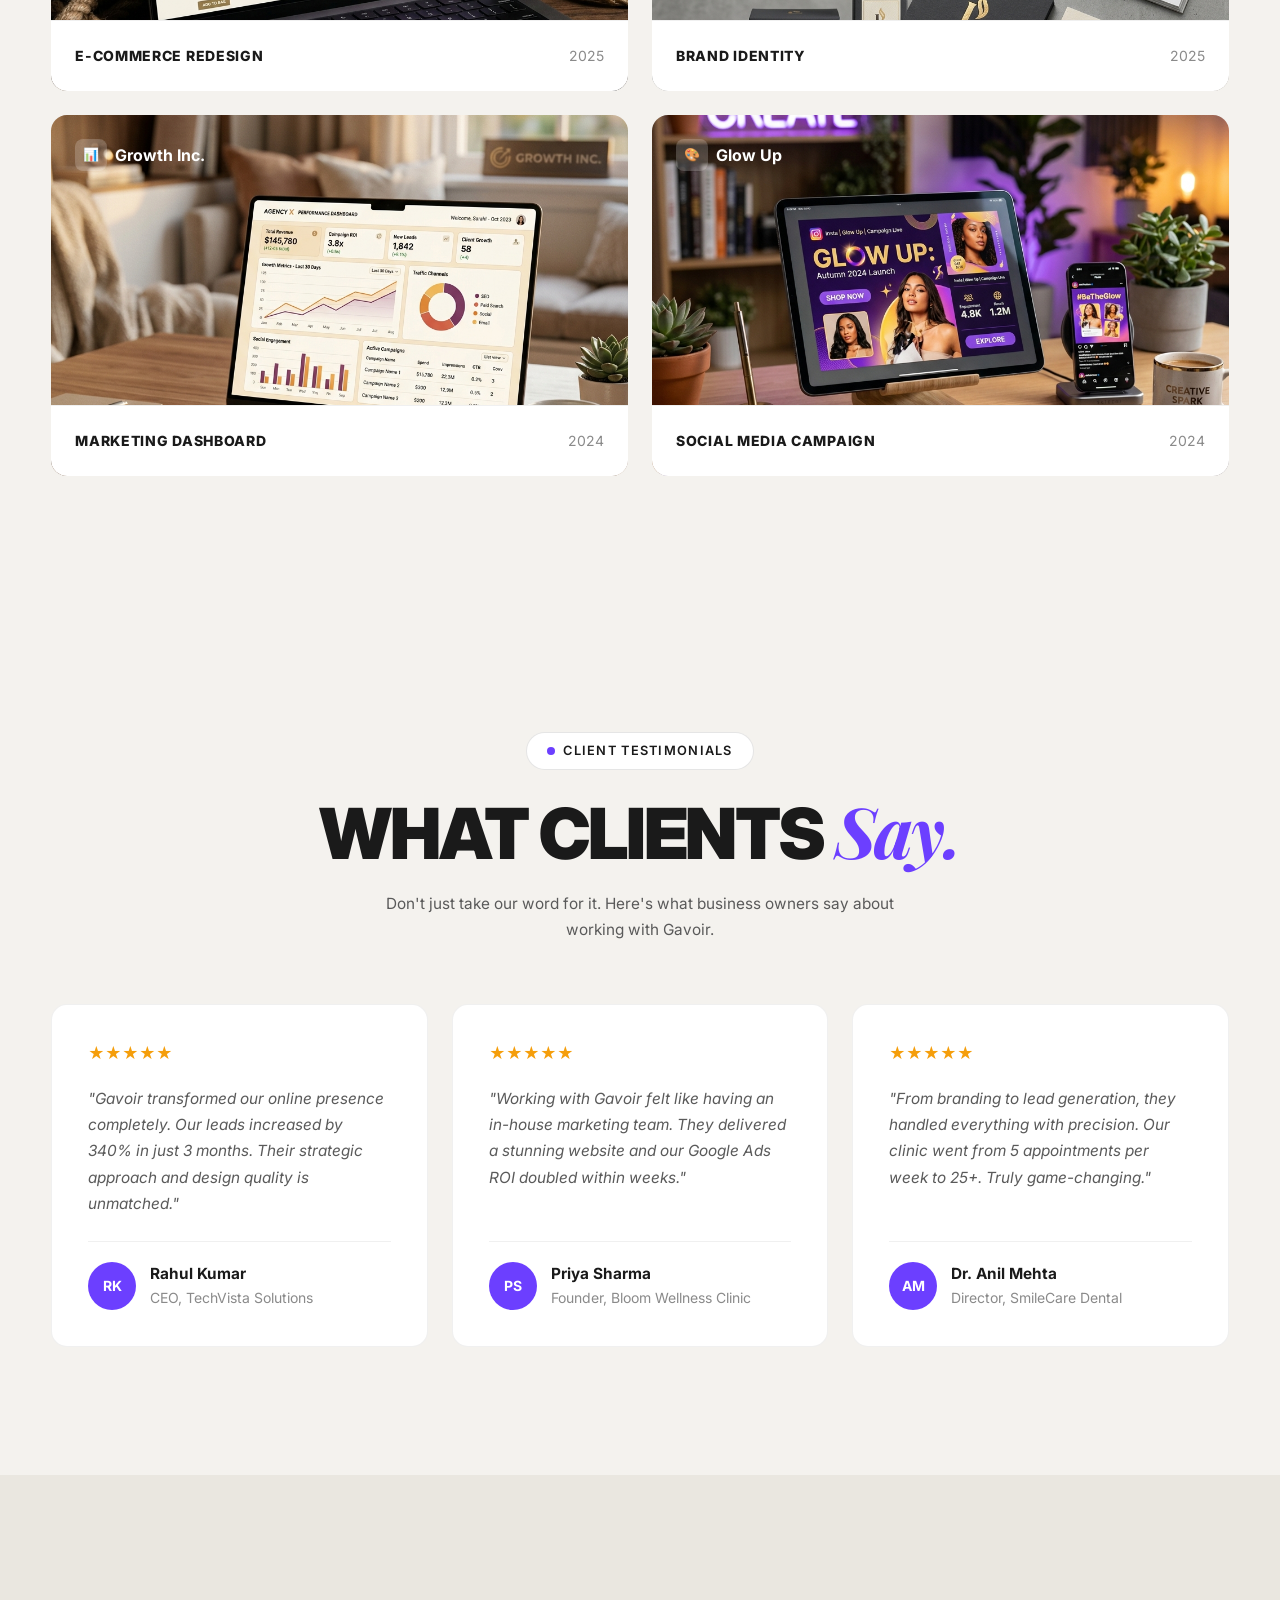
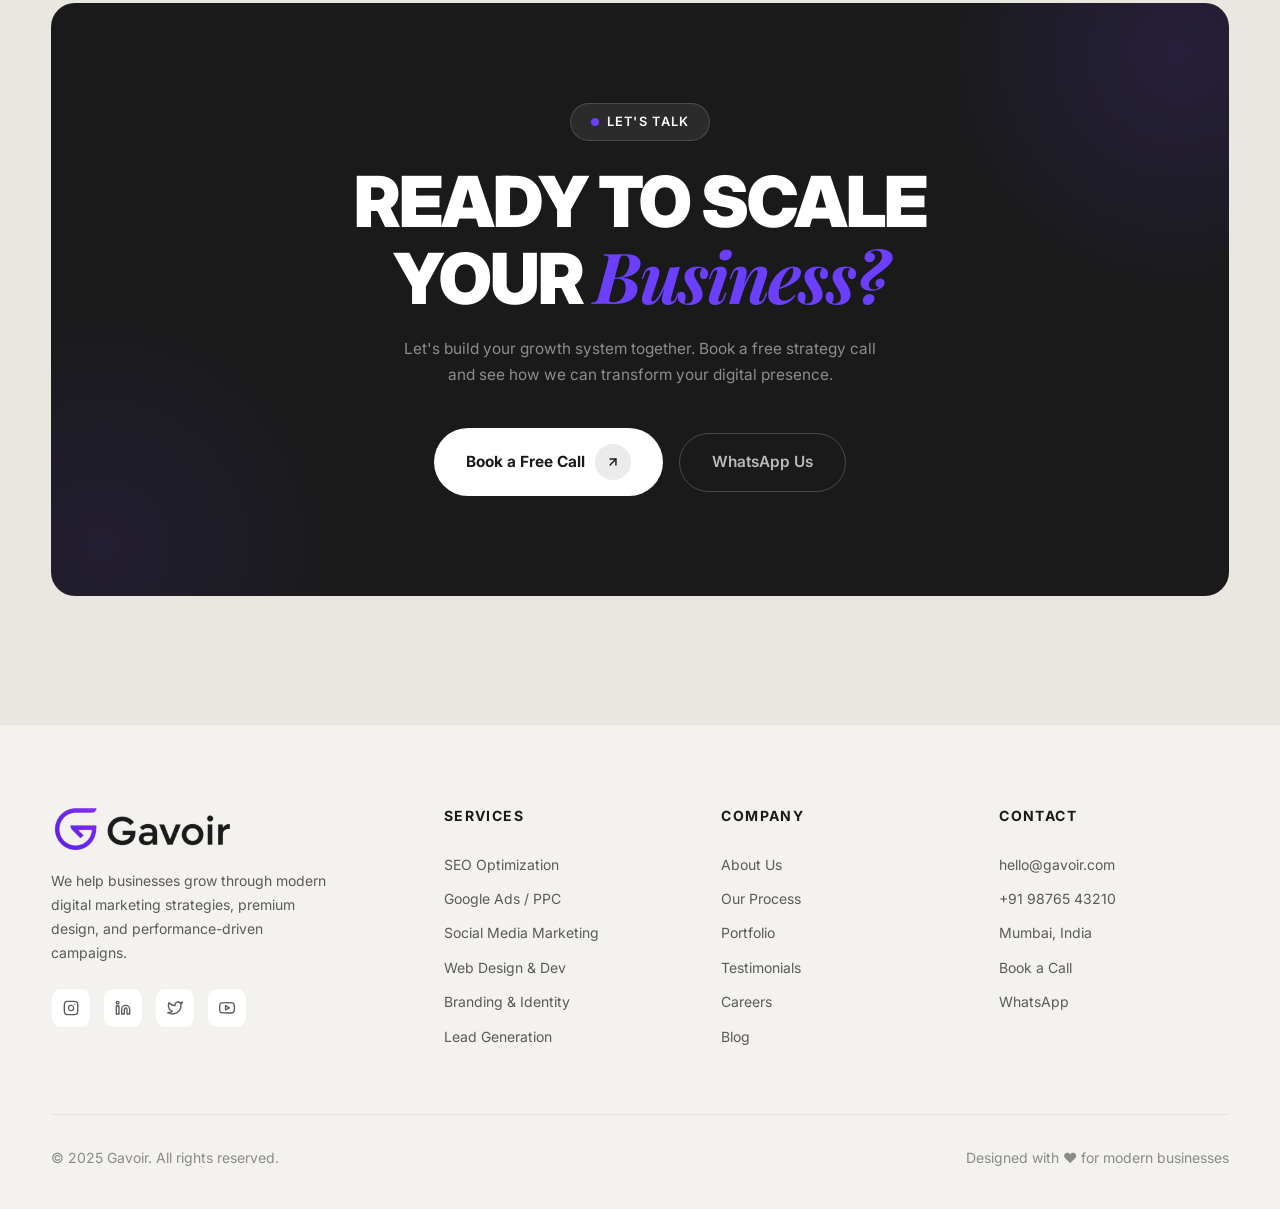
==== commit c3d0e975: "feat: add Website Design, Website Development, Graphic Design as top 3 services on both pages" ====
--- a/index.html
+++ b/index.html
@@ -269,10 +269,52 @@
       </div>
 
       <div class="services-list">
+        <div class="service-item reveal" id="service-webdesign">
+          <div class="service-item-header">
+            <div class="service-item-left">
+              <span class="service-number">(01)</span>
+              <span class="service-name">WEBSITE DESIGN</span>
+            </div>
+            <div class="service-arrow">
+              <svg width="18" height="18" viewBox="0 0 24 24" fill="none" stroke="currentColor" stroke-width="2.5" stroke-linecap="round" stroke-linejoin="round"><path d="M6 9l6 6 6-6"/></svg>
+            </div>
+          </div>
+          <div class="service-item-content">
+            <p>Premium, pixel-perfect website designs that captivate your audience. We create stunning UI/UX designs for landing pages, corporate sites, e-commerce stores, and SaaS platforms — optimized for conversions.</p>
+          </div>
+        </div>
+        <div class="service-item reveal" id="service-webdev">
+          <div class="service-item-header">
+            <div class="service-item-left">
+              <span class="service-number">(02)</span>
+              <span class="service-name">WEBSITE DEVELOPMENT</span>
+            </div>
+            <div class="service-arrow">
+              <svg width="18" height="18" viewBox="0 0 24 24" fill="none" stroke="currentColor" stroke-width="2.5" stroke-linecap="round" stroke-linejoin="round"><path d="M6 9l6 6 6-6"/></svg>
+            </div>
+          </div>
+          <div class="service-item-content">
+            <p>Full-stack web development that brings designs to life. From custom HTML/CSS/JS to WordPress, Shopify, React, and Next.js — fast-loading, SEO-friendly sites with clean, scalable code.</p>
+          </div>
+        </div>
+        <div class="service-item reveal" id="service-graphic">
+          <div class="service-item-header">
+            <div class="service-item-left">
+              <span class="service-number">(03)</span>
+              <span class="service-name">GRAPHIC DESIGN</span>
+            </div>
+            <div class="service-arrow">
+              <svg width="18" height="18" viewBox="0 0 24 24" fill="none" stroke="currentColor" stroke-width="2.5" stroke-linecap="round" stroke-linejoin="round"><path d="M6 9l6 6 6-6"/></svg>
+            </div>
+          </div>
+          <div class="service-item-content">
+            <p>Eye-catching visuals that make your brand unforgettable. Social media graphics, banners, flyers, business cards, presentations, packaging, and marketing collateral that drive engagement.</p>
+          </div>
+        </div>
         <div class="service-item reveal" id="service-seo">
           <div class="service-item-header">
             <div class="service-item-left">
-              <span class="service-number">(01)</span>
+              <span class="service-number">(04)</span>
               <span class="service-name">SEO OPTIMIZATION</span>
             </div>
             <div class="service-arrow">
@@ -280,13 +322,13 @@
             </div>
           </div>
           <div class="service-item-content">
-            <p>Dominate search rankings with our data-driven SEO strategies. We handle technical audits, keyword research, on-page optimization, and high-authority link building to ensure your business gets found by the right people at the right time.</p>
+            <p>Dominate search rankings with data-driven SEO strategies. Technical audits, keyword research, on-page optimization, and high-authority link building to get your business found.</p>
           </div>
         </div>
         <div class="service-item reveal" id="service-ppc">
           <div class="service-item-header">
             <div class="service-item-left">
-              <span class="service-number">(02)</span>
+              <span class="service-number">(05)</span>
               <span class="service-name">GOOGLE ADS / PPC</span>
             </div>
             <div class="service-arrow">
@@ -294,13 +336,13 @@
             </div>
           </div>
           <div class="service-item-content">
-            <p>Maximize ROI with targeted Google Ads campaigns. We manage your budget, craft high-converting ad copy, optimize bids in real-time, and deliver qualified leads that actually convert into paying customers.</p>
+            <p>Maximize ROI with targeted Google Ads campaigns. Budget management, high-converting ad copy, real-time bid optimization, and qualified leads that convert into paying customers.</p>
           </div>
         </div>
         <div class="service-item reveal" id="service-social">
           <div class="service-item-header">
             <div class="service-item-left">
-              <span class="service-number">(03)</span>
+              <span class="service-number">(06)</span>
               <span class="service-name">SOCIAL MEDIA</span>
             </div>
             <div class="service-arrow">
@@ -308,55 +350,27 @@
             </div>
           </div>
           <div class="service-item-content">
-            <p>Build an engaged community across Instagram, LinkedIn, Facebook, and more. We create scroll-stopping content, run targeted ad campaigns, and manage your social presence to grow followers into customers.</p>
-          </div>
-        </div>
-        <div class="service-item reveal" id="service-web">
-          <div class="service-item-header">
-            <div class="service-item-left">
-              <span class="service-number">(04)</span>
-              <span class="service-name">WEB DESIGN</span>
-            </div>
-            <div class="service-arrow">
-              <svg width="18" height="18" viewBox="0 0 24 24" fill="none" stroke="currentColor" stroke-width="2.5" stroke-linecap="round" stroke-linejoin="round"><path d="M6 9l6 6 6-6"/></svg>
-            </div>
-          </div>
-          <div class="service-item-content">
-            <p>Premium, responsive websites built for conversions. From landing pages to full e-commerce stores, we design pixel-perfect experiences that load fast, look stunning on every device, and turn visitors into clients.</p>
+            <p>Build an engaged community across Instagram, LinkedIn, Facebook, and more. Scroll-stopping content, targeted ad campaigns, and social presence management.</p>
           </div>
         </div>
         <div class="service-item reveal" id="service-branding">
           <div class="service-item-header">
             <div class="service-item-left">
-              <span class="service-number">(05)</span>
-              <span class="service-name">BRANDING</span>
-            </div>
-            <div class="service-arrow">
-              <svg width="18" height="18" viewBox="0 0 24 24" fill="none" stroke="currentColor" stroke-width="2.5" stroke-linecap="round" stroke-linejoin="round"><path d="M6 9l6 6 6-6"/></svg>
-            </div>
-          </div>
-          <div class="service-item-content">
-            <p>Create a brand identity that commands attention. We design custom logos, define brand guidelines, build color palettes, and craft complete visual systems that make your business instantly recognizable.</p>
-          </div>
-        </div>
-        <div class="service-item reveal" id="service-content">
-          <div class="service-item-header">
-            <div class="service-item-left">
-              <span class="service-number">(06)</span>
-              <span class="service-name">CONTENT MARKETING</span>
-            </div>
-            <div class="service-arrow">
-              <svg width="18" height="18" viewBox="0 0 24 24" fill="none" stroke="currentColor" stroke-width="2.5" stroke-linecap="round" stroke-linejoin="round"><path d="M6 9l6 6 6-6"/></svg>
-            </div>
-          </div>
-          <div class="service-item-content">
-            <p>Attract, engage, and convert with strategic content. We create blog posts, case studies, email sequences, and video scripts that position your brand as an authority and drive organic traffic month after month.</p>
+              <span class="service-number">(07)</span>
+              <span class="service-name">BRANDING & IDENTITY</span>
+            </div>
+            <div class="service-arrow">
+              <svg width="18" height="18" viewBox="0 0 24 24" fill="none" stroke="currentColor" stroke-width="2.5" stroke-linecap="round" stroke-linejoin="round"><path d="M6 9l6 6 6-6"/></svg>
+            </div>
+          </div>
+          <div class="service-item-content">
+            <p>Brand identity that commands attention. Custom logos, brand guidelines, color palettes, and complete visual systems that make your business instantly recognizable.</p>
           </div>
         </div>
         <div class="service-item reveal" id="service-leads">
           <div class="service-item-header">
             <div class="service-item-left">
-              <span class="service-number">(07)</span>
+              <span class="service-number">(08)</span>
               <span class="service-name">LEAD GENERATION</span>
             </div>
             <div class="service-arrow">
@@ -364,21 +378,7 @@
             </div>
           </div>
           <div class="service-item-content">
-            <p>Turn traffic into revenue with optimized sales funnels. We build high-converting landing pages, set up automated lead capture systems, and create nurture sequences that move prospects from interest to purchase.</p>
-          </div>
-        </div>
-        <div class="service-item reveal" id="service-automation">
-          <div class="service-item-header">
-            <div class="service-item-left">
-              <span class="service-number">(08)</span>
-              <span class="service-name">MARKETING AUTOMATION</span>
-            </div>
-            <div class="service-arrow">
-              <svg width="18" height="18" viewBox="0 0 24 24" fill="none" stroke="currentColor" stroke-width="2.5" stroke-linecap="round" stroke-linejoin="round"><path d="M6 9l6 6 6-6"/></svg>
-            </div>
-          </div>
-          <div class="service-item-content">
-            <p>Scale your marketing on autopilot. We set up email workflows, CRM integrations, chatbots, and automated follow-ups that save you hours every week while keeping your pipeline full of qualified leads.</p>
+            <p>Turn traffic into revenue with optimized sales funnels. High-converting landing pages, automated lead capture, and nurture sequences that move prospects to purchase.</p>
           </div>
         </div>
       </div>
